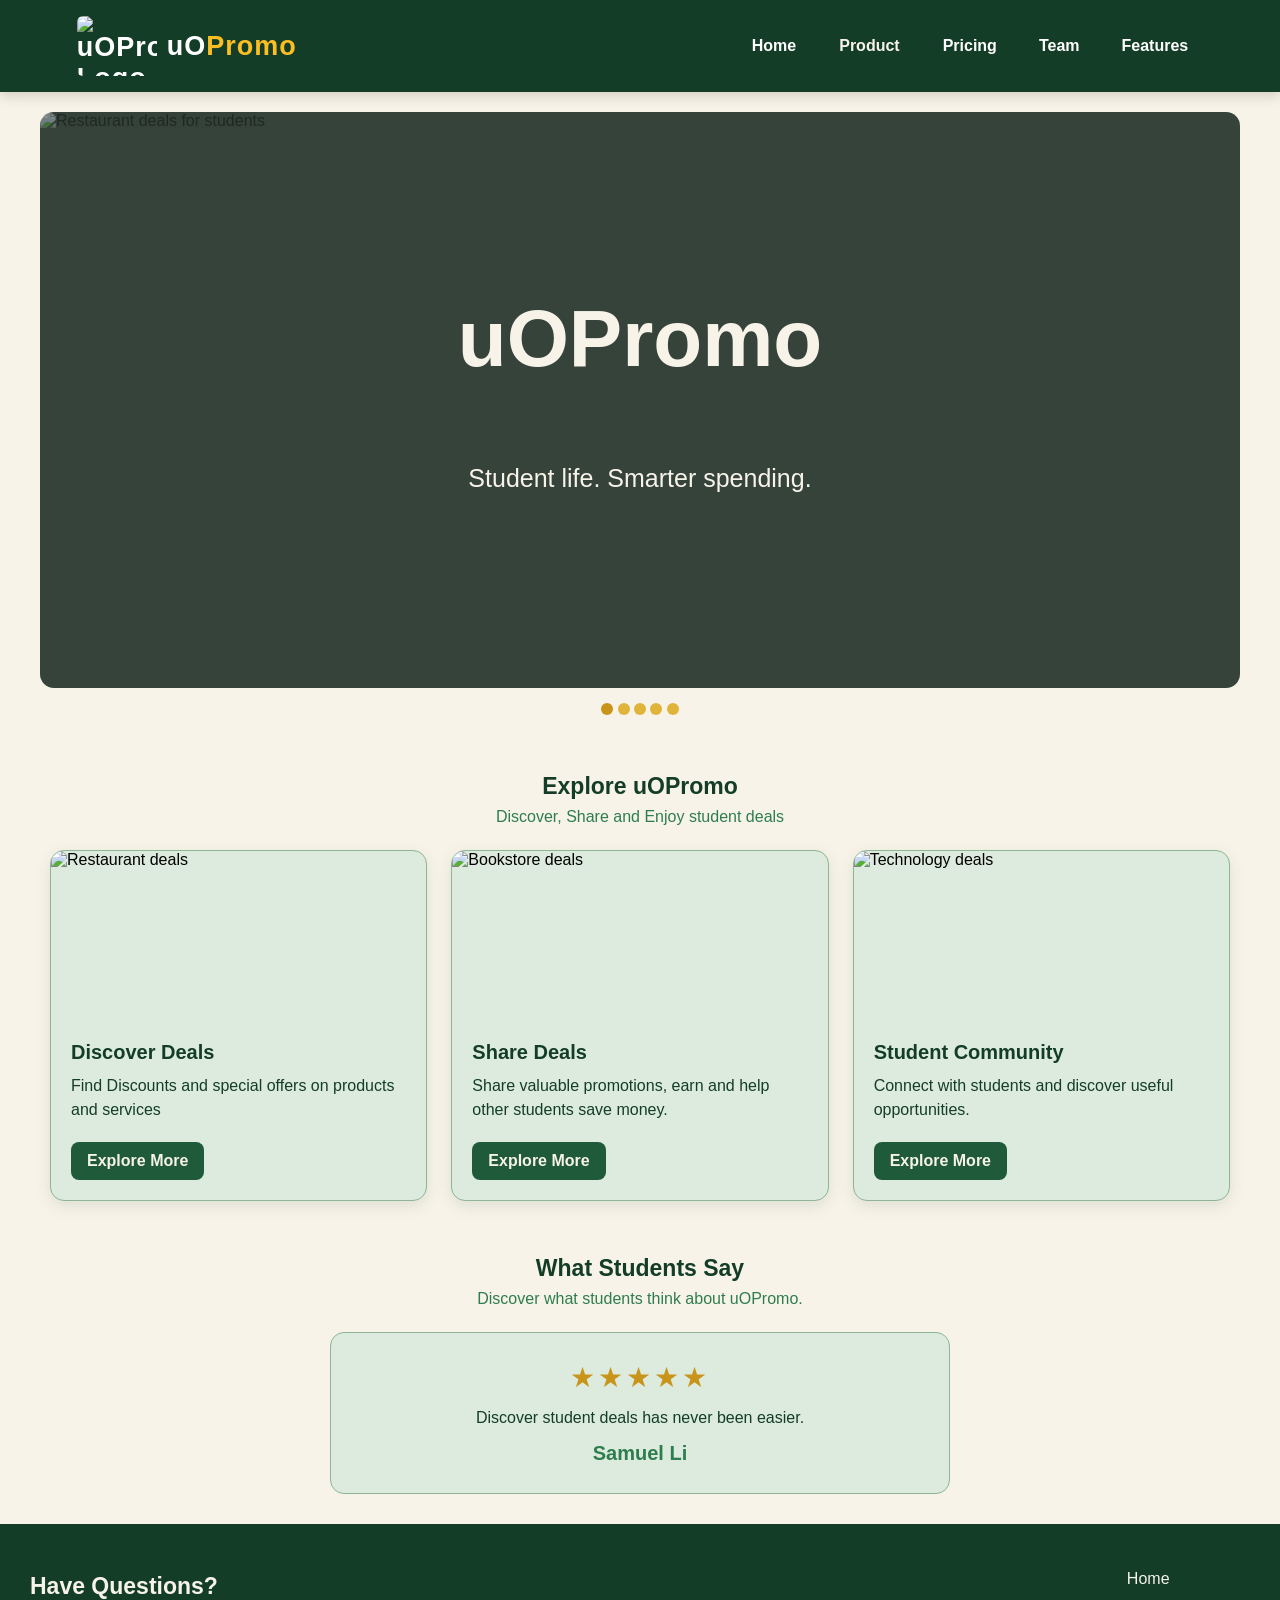
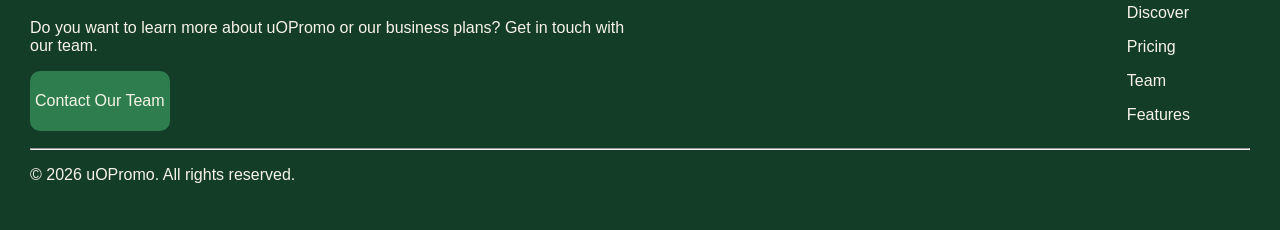
==== main/index.html @ 15e3c672 "Fix merged homepage and navigation paths" ====
<!DOCTYPE html>
<html lang="en">
<head>
  <meta charset="UTF-8">
  <meta name="viewport" content="width=device-width, initial-scale=1.0">
  <meta name="description" content="">
  <title>Home | uOPromo</title>
  <link rel="icon" type="image/png" href="assets/Icons/coin_icon.png">
  <link rel="stylesheet" href="style.css">
</head>
<body>
    <header>
      <a class="brand" href="index.html" aria-label="uOPromo home">
      <img src="assets/Logo/uopromo_logo_coin_hero.png" alt="uOPromo Logo" class="brand-logo">
      <span>uO<span class="brand-accent">Promo</span></span>
      </a>
      <nav aria-label="Main navigation bar">
        <a href="index.html">Home</a>
        <div class="dropdown">
          <a class="drop-button">Product
            <i class="btn"></i>
          </a>
          <div class="dropdown-content">
            <a href="share.html">Share</a>
            <a href="discover.html">Discover</a>
          </div>
        </div>
        <a href="pricing.html">Pricing</a>
        <a href="team.html">Team</a>
        <a href="features.html">Features</a>
        
      </nav>
    </header>

<main>
<!-- Carousel-slides -->
<div class="content-wrapper">
  <div class="slide-container">

  <div class="slide fade">
    <img src="assets/Images/restaurant.jpg" alt="Restaurant deals for students" style="width:100%; opacity: 40%;">
    <!-- Text on carousel -->
    <div class="hero-content">
      <h1 style="font-size: 80px;">uOPromo</h1>
      <p style="font-size: 25px;">Student life. Smarter spending.</p>
    </div>
  </div>
  <div class="slide fade">
    <img src="assets/Images/clothes.jpg" alt="Clothing deals for students" style="width:100%; opacity: 40%;">
    <!-- Text on carousel -->
    <div class="hero-content">
      <h1 style="font-size: 80px;">uOPromo</h1>
      <p style="font-size: 25px;">Student life. Smarter spending.</p>
    </div>
  </div>
  <div class="slide fade">
    <img src="assets/Images/bookstore.jpg" alt="Books deals for students" style="width:100%; opacity: 40%;">
    <!-- Text on carousel -->
    <div class="hero-content">
      <h1 style="font-size: 80px;">uOPromo</h1>
      <p style="font-size: 25px;">Student life. Smarter spending.</p>
    </div>
  </div>
  <div class="slide fade">
    <img src="assets/Images/tech.jpg" alt="Technology deals for students" style="width: 100%; opacity: 40%;">
    <!-- Text on carousel -->
    <div class="hero-content">
      <h1 style="font-size: 80px;">uOPromo</h1>
      <p style="font-size: 25px;">Student life. Smarter spending.</p>
    </div>
  </div>
  <div class="slide fade">
    <img src="assets/Images/images.jpg" alt="Student offers" style="width:100%; opacity: 40%;">
    <!-- Text on carousel -->
    <div class="hero-content">
      <h1 style="font-size: 80px;">uOPromo</h1>
      <p style="font-size: 25px;">Student life. Smarter spending.</p>
    </div>
  </div>
</div>
</div>

<!-- Dots under carousel -->
<div style="text-align:center">
  <span class="dot" onclick="currentSlide(1)"></span>
  <span class="dot" onclick="currentSlide(2)"></span>
  <span class="dot" onclick="currentSlide(3)"></span>
  <span class="dot" onclick="currentSlide(4)"></span>
  <span class="dot" onclick="currentSlide(5)"></span>
</div>

      <!-- Card-service & button -->
<section class="services" id="features">

        <div class="section-heading">
          <h2>Explore uOPromo</h2>
          <p>Discover, Share and Enjoy student deals</p>
        </div>

        <div class="service-container">

          <!-- Card 1  -->
        <article class="service-card">
          <img src="assets/Images/restaurant.jpg" alt="Restaurant deals">

          <div class="card-content">
            <h3> Discover Deals</h3>
            <p>Find Discounts and special offers on products and services</p>
            <a href="discover.html" class="explore-btn">Explore More</a>
          </div>
        </article>

          <!-- Card 2 -->
          <article class="service-card">
          <img src="assets/Images/bookstore.jpg" alt="Bookstore deals">

          <div class="card-content">
            <h3> Share Deals</h3>
            <p>Share valuable promotions, earn and help other students save money.</p>
            <a href="share.html" class="explore-btn">Explore More</a>
          </div>
        </article>

          <!-- Card 3 -->
          <article class="service-card">
          <img src="assets/Images/tech.jpg" alt="Technology deals">

          <div class="card-content">
            <h3> Student Community</h3>
            <p>Connect with students and discover useful opportunities.</p>
            <a href="features.html" class="explore-btn">Explore More</a>
          </div>
        </article>     
</section>

      <!-- Reviews -->
<section class="reviews" id="reviews">

  <div class="section-heading">
    <h2>What Students Say</h2>
    <p>Discover what students think about uOPromo.</p>
  </div>

  <div class="review-card-container">
    <article class="review-card" aria-live="polite">
      <div class="stars" id="review-stars">★★★★★</div>
      <p id="review-text"> Discover student deals has never been easier.</p>
      <h3 id="review-author">Samuel Li</h3>
    </article>
  </div>
</section>

</main>
<!-- Footer -->
<footer>
  <section class="footer-section" aria-label="footer">
    <section class="pricing-note">
      <h2>Have Questions?</h2>
      <p>Do you want to learn more about uOPromo or our business plans? Get in touch with our team. </p>
      <a href="team.html" class="footer-btn"><p>Contact Our Team</p></a>
    </section>
    <section class="nav-footer" aria-label="Footer navigation links">
      <p><a href="index.html">Home</a></p>
      <p><a href="discover.html">Discover</a></p>
      <p><a href="pricing.html">Pricing</a></p>
      <p><a href="team.html">Team</a></p>
      <p><a href="features.html">Features</a> </p>
    </section>
  </section>
  <hr>
  <p style="color: #F7F3E8;">&copy; 2026 uOPromo. All rights reserved.</p>
</footer>

<script src="script.js"></script>
</body>
</html>
---- main/style.css ----
/* All pages */
html{
  background-color: #F7F3E8;  
}
body,
button,
input,
select,
textarea{
  font-family: Arial, Helvetica, sans-serif;
  margin: 0;
}
*{
  box-sizing: border-box;
}
main{
  margin-left: 40px;
  margin-right: 40px;
}
h1{
  font-family: Arial, Helvetica, sans-serif;
  font-weight: 700;
  font-size: 45px;
  text-align: center;
  margin-top: 10px;
}
h2{
  font-family: Arial, Helvetica, sans-serif;
  font-weight: 600;
  font-size: 23px;
}
h3{
  font-family: Arial, Helvetica, sans-serif;
  font-weight: 600;
  font-size: 20px;
}
p{
  font-family: Arial, Helvetica, sans-serif;
  font-weight: 500;
  font-size: 16px;
}
a{
  text-decoration: none;
  font-family: Arial, Helvetica, sans-serif;
  font-weight: 500;
  font-size: 16px;
  color: #F7F3E8;
}

/* Footer */
footer{
  background-color: #143D27;
  align-items: center;
  margin-top: 30px;
  padding: 30px;
  position: relative;
  left: 0;
  right: 0;
}
.footer-section{
  display: grid;
  grid-template-columns: repeat(2, 1fr);
}
.pricing-note{
  justify-content: center;
  align-items: center;
  align-self: left;
  color: #F7F3E8;
}
.nav-footer{
  justify-self: end;
  margin-right: 60px;
  color: #F7F3E8;
}
.footer-btn{
  display: inline-block;
  text-decoration: none;
  color: #F7F3E8;
  background-color: #2E7D4F;
  border-radius: 10px;
  padding: 5px;
}
.footer-btn:hover{
  border: 1.5px solid #C8941A;
  transition-duration: 0.4s;
  transform: translateY(-5px);
}

/* Homepage */
header{
  display:flex;
  justify-content:space-between;
  align-items:center;
  padding:16px 6%;
  background-color:#143D27;
  box-shadow: 0 4px 12px rgba(0,0,0,0.15);
  position:relative;
  z-index: 100;
}

.brand{
  display:flex;
  align-items: center;
  gap: 10px;
  text-decoration: none;
  font-size: 27px;
  font-weight: 800;
  letter-spacing: 1px;
  color: #ffffff;
}

.brand-logo{
  width: 80px;
  height: 60px;
  object-fit: contain;
  transition: transform 0.3s ease;
  border-radius: 6px;
}

.brand:hover .brand-logo{
  transform: rotate(-10deg) scale(1.1);
}

.brand-accent{
  color:#fbbf24;
}

header nav{
  display: flex;
  align-items: center;
  gap: 12px;
}

header nav a{
  color:#ffffff;
  text-decoration: none;
  text-align: center;
  font-size:16px;
  font-weight: 600;
  padding: 10px 15px;
  border-radius: 6px;
  transition: background-color 0.3s ease, color 0.3s ease;
}

header nav a:hover{
  background-color: #C8941A;
}
/* Dropdown */
.dropdown{
  float: left;
  position: relative;
}
/* Dropdown button */
.dropdown .drop-button{
  font-size: 16px;
  text-decoration: none;
  font-family: Arial, Helvetica, sans-serif;
  font-weight: 600;
  font-size: 16px;
  color: #F7F3E8;
  border: none;
  outline: none;
  padding: 14px 16px;
}
.dropdown:hover .drop-button{
  background-color: #C8941A;
}
.dropdown-content{
  display: none;
  position: absolute;
  background-color: #143D27;
  min-width: 160px;
  box-shadow: 0px 8px 16px 0px rgba(0,0,0,0.2);
  z-index: 1;
  margin-top: 12px;
}
.dropdown-content a{
  float: none;
  color: #ffffff;
  padding: 12px 16px;
  text-decoration: none;
  display: block;
  text-align: left;
}
.dropdown-content a:hover{
  background-color: #C8941A;
}
.dropdown:hover .dropdown-content{
  display: block;
}

/* Carousel */
.content-wrapper {
  position: relative;
  z-index: 1;
  overflow: hidden;
  border-radius: 14px;
  border-color: #E0B43A;
  background-color: #35433B;
  margin-top: 20px;
  height: clamp(300px, 45vw, 700px);
}
.slide-container{
  width: 100%;
  height: 100%;
  object-fit: cover;
  position: relative;
}
.hero-content{
  position: absolute;
  display: flex;
  flex-direction: column;
  justify-content: center;
  align-items: center;
  top: 50%;
  left: 50%;
  color: #F7F3E8;
  text-align: center;
  transform: translate(-50%, -50%);
}

/* Hiding the next and previous slides */
.slide{
  display: none;
  height: 100%;
}
/* Dots */
.dot{
  cursor: pointer;
  height: 12px;
  width: 12px;
  background-color: #E0B43A;
  border-radius: 50%;
  display: inline-block;
  transition: background-color 0.6s ease;
  margin-top: 15px;
}
.active, .dot:hover{
  background-color: #C8941A;
}
.services,
.reviews{
  max-width: 1180px;
  margin: 54px auto 0;
}

.section-heading{
  margin-bottom: 24px;
  text-align: center;
}

.section-heading h2{
  margin: 0 0 8px;
  color: #143D27;
}

.section-heading p{
  margin: 0;
  color: #2E7D4F;
}

.service-container{
  display: grid;
  grid-template-columns: repeat(3, minmax(0, 1fr));
  gap: 24px;
}

.service-card{
  display: flex;
  flex-direction: column;
  overflow: hidden;
  border: 1px solid #8DB596;
  border-radius: 14px;
  background-color: #DCEBDD;
  box-shadow: 0 5px 16px rgba(20, 61, 39, 0.1);
  transition: transform 0.25s ease, box-shadow 0.25s ease;
}

.service-card:hover{
  transform: translateY(-5px);
  box-shadow: 0 10px 24px rgba(20, 61, 39, 0.18);
}

.service-card > img{
  width: 100%;
  height: 170px;
  object-fit: cover;
}

.card-content{
  display: flex;
  flex: 1;
  flex-direction: column;
  align-items: flex-start;
  padding: 20px;
}

.card-content h3{
  margin: 0 0 10px;
  color: #143D27;
}

.card-content p{
  margin: 0 0 20px;
  color: #143D27;
  line-height: 1.5;
}

.explore-btn{
  margin-top: auto;
  padding: 10px 16px;
  border-radius: 8px;
  background-color: #1F5B3A;
  color: #F7F3E8;
  font-weight: 700;
  transition: background-color 0.25s ease, transform 0.25s ease;
}

.explore-btn:hover{
  background-color: #143D27;
  transform: translateY(-2px);
}

.review-card-container{
  display: flex;
  justify-content: center;
}

.review-card{
  width: min(100%, 620px);
  padding: 28px;
  border: 1px solid #8DB596;
  border-radius: 14px;
  background-color: #DCEBDD;
  text-align: center;
}

.stars{
  margin-bottom: 12px;
  color: #C8941A;
  font-size: 28px;
  letter-spacing: 3px;
}

.review-card p{
  margin: 0 0 12px;
  color: #143D27;
  line-height: 1.5;
}

.review-card h3{
  margin: 0;
  color: #2E7D4F;
}

@media (max-width:600px) {
  header{
    flex-direction: column;
    gap: 15px;
    padding: 16px 4%;
}

  .brand{
    font-size: 16px;
  }

  .header nav{
    justify-content: center;
    flex-wrap: wrap;
    gap: 5px;
  }

  header nav a{
    font-size: 14px;
    padding: 8px 10px;
  }

  .hero{
    min-height: 360px;
  }

  .carousel-control{
    width: 38px;
    height: 38px;
    font-size: 22px;
  }

  .carousel-control.prev{
    left: 12px;
  }

  .carousel-control.next{
    right: 12px;
  }

  main{
    margin-left: 20px;
    margin-right: 20px;
  }

  .service-container{
    grid-template-columns: 1fr;
  }

  .review-card{
    padding: 22px 14px;
  }
/* Fading */
.fade {
  animation-name: fade;
  animation-duration: 2.5s;
}
@keyframes fade {
  from {opacity: .4}
  to {opacity: 1}
}
  
/* Pricing Page */
.pricing-hero{
  justify-content: center;
  text-align: center;
}
.price{
  font-size: 28px;
  font-weight: 700;
  font-family: Arial, Helvetica, sans-serif;
  color: #C8941A;
}
/* Student pricing box */
.student-pricing{
  display: flex;
  justify-content: center;
  align-items: center;
  text-align: center;
}
.student-plan{
  background-color: #DCEBDD;
  border: 1px solid #8DB596;
  color: black;
  border-radius: 10px;
  padding: 15px;
  margin: 10px;
  text-align: center;
  transition: transform 0.25s ease, box-shadow 0.25s ease;
}
.student-plan:hover{
  transform: translateY(-5px);
  box-shadow: 0 10px 24px rgba(20, 61, 39, 0.18);
}
.plan-icon{
  font-size: 30px;
}
li{
  text-align: left;
}
.pricing-btn{
  display: inline-block;
  text-decoration: none;
  color: #F7F3E8;
  background-color: #143D27;
  border-radius: 10px;
  padding: 5px;
}
.pricing-btn:hover{
  border: 1.5px solid #C8941A;
  transition-duration: 0.4s;
  transform: translateY(-5px);
}

/* Business pricing */
.business-pricing{
  justify-content: center;
  align-items: center;
}
.pricing-heading{
  justify-content: center;
  align-items: center;
  text-align: center;
}

/* Business pricing grid layout */
.pricing-grid{
  display: grid;
  grid-template-columns: repeat(3, 1fr);
  gap: 35px;
  color: black;
}
/* Pricing cards */
.pricing-card{
  background-color: #DCEBDD;
  border: 1px solid #8DB596;
  padding: 20px;
  text-align: center;
  border-radius: 10px;
  transition: transform 0.25s ease, box-shadow 0.25s ease;
}
.pricing-card:hover{
  transform: translateY(-5px);
  box-shadow: 0 10px 24px rgba(20, 61, 39, 0.18);
}

/* Product Page */

/* Meet the Team */
.team-hero{
  max-width: 760px;
  margin: 56px auto 42px;
  text-align: center;
}

.team-label{
  margin-bottom: 12px;
  color: #C8941A;
  font-size: 13px;
  font-weight: 700;
  letter-spacing: 2px;
}

.team-hero h1{
  margin: 0 0 18px;
  color: #143D27;
}

.team-hero h1 span{
  color: #143D27;
}

.team-hero p:not(.team-label){
  margin: 10px auto;
  max-width: 680px;
  color: #143D27;
  line-height: 1.7;
}

.team-section{
  max-width: 1180px;
  margin: 0 auto;
}

.team-heading{
  margin-bottom: 26px;
  text-align: center;
}

.team-heading h2{
  margin-bottom: 8px;
  color: #143D27;
}

.team-heading p{
  margin-top: 0;
  color: #143D27;
}

.team-grid{
  display: grid;
  grid-template-columns: repeat(3, minmax(0, 1fr));
  gap: 24px;
}

.team-card{
  display: flex;
  flex-direction: column;
  align-items: center;
  padding: 24px;
  background-color: #DCEBDD;
  border: 1px solid #8DB596;
  border-radius: 14px;
  box-shadow: 0 5px 16px rgba(20, 61, 39, 0.1);
  text-align: center;
  transition: transform 0.25s ease, box-shadow 0.25s ease;
}

.team-card:hover{
  transform: translateY(-5px);
  box-shadow: 0 10px 24px rgba(20, 61, 39, 0.18);
}

.team-photo{
  width: 160px;
  height: 160px;
  margin-bottom: 18px;
  border-radius: 12px;
}

.team-info{
  display: flex;
  flex: 1;
  flex-direction: column;
  align-items: center;
}

.team-info h3{
  margin: 0 0 8px;
  color: #143D27;
}

.team-role{
  margin: 0 0 12px;
  color: #2E7D4F;
  font-size: 14px;
  font-weight: 700;
}

.team-bio{
  margin: 0 0 18px;
  color: #143D27;
  line-height: 1.6;
}

.team-github,
.team-btn{
  display: inline-block;
  border-radius: 8px;
  background-color: #1F5B3A;
  color: #F7F3E8;
  font-weight: 700;
  text-decoration: none;
  transition: background-color 0.25s ease, transform 0.25s ease;
}

.team-github{
  margin-top: auto;
  padding: 9px 18px;
}

.team-btn{
  padding: 12px 22px;
}

.team-github:hover,
.team-btn:hover{
  background-color: #143D27;
  transform: translateY(-2px);
}

.team-mission{
  max-width: 820px;
  margin: 64px auto 56px;
  padding: 34px 30px;
  border-radius: 14px;
  background-color: #DCEBDD;
  text-align: center;
}

.team-mission h2{
  margin-top: 0;
  color: #143D27;
}

.team-mission p{
  max-width: 680px;
  margin: 0 auto 24px;
  color: #143D27;
  line-height: 1.7;
}

@media (max-width: 850px){
  .team-grid{
    grid-template-columns: repeat(2, minmax(0, 1fr));
  }
}

@media (max-width: 560px){
  .team-hero{
    margin-top: 36px;
  }

  .team-hero h1{
    font-size: 36px;
  }

  .team-grid{
    grid-template-columns: 1fr;
  }

  .team-mission{
    padding: 28px 20px;
  }
}

/* Features Page */
.discover{
  justify-content: left;
  text-align: center;
}
.box1 {
  background-color:#2E7D4F;
  min-height: 40px;
  padding: 10px;
  display: flex;
  align-items: flex-start;
}

.share{
  justify-content: center;
  text-align: center;
}

.box2{
  background-color: #2E7D4F;
  min-height: 40px;
  padding: 10px;
  display: flex;
  align-items: flex-start;
}

.save{
  justify-content: right;
  text-align: center;
}

.box3{
  background-color: #2E7D4F;
  min-height: 40px;
  padding: 10px;
  display: flex;
  align-items: flex-start;
}
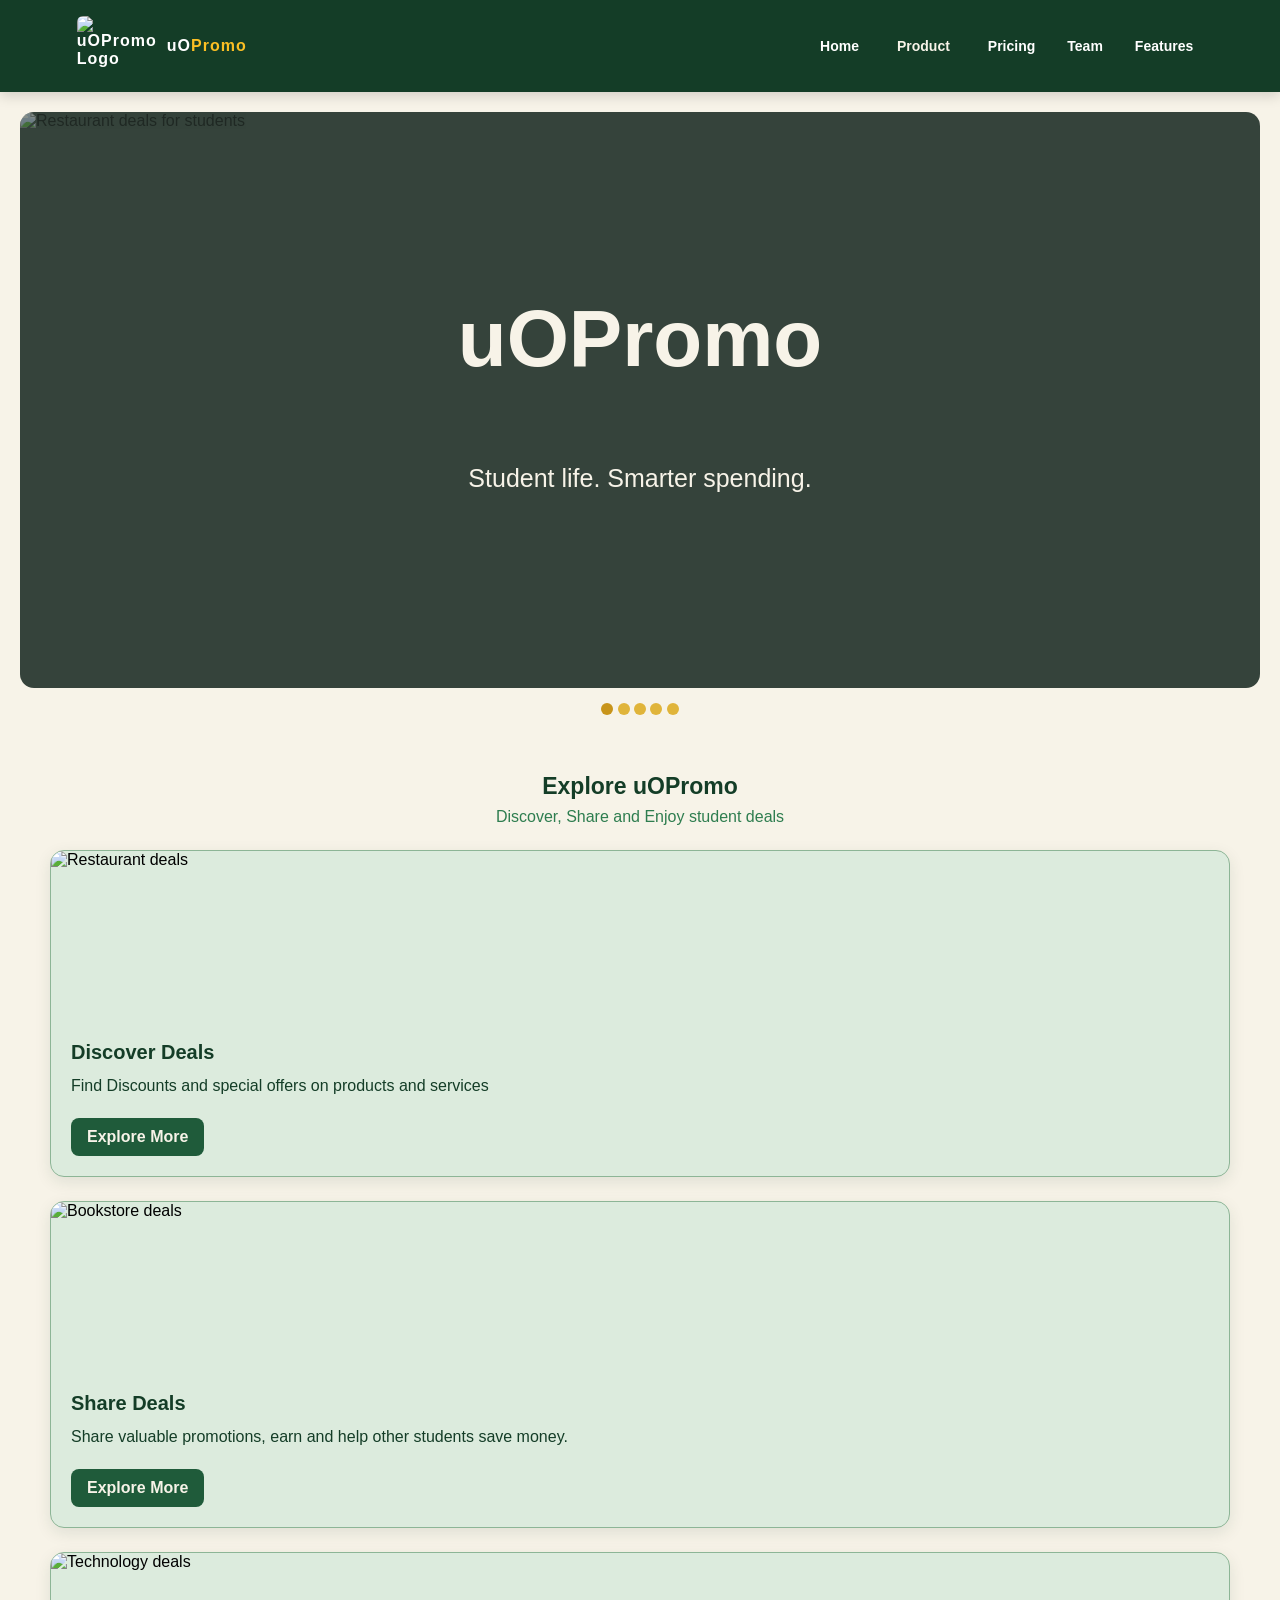
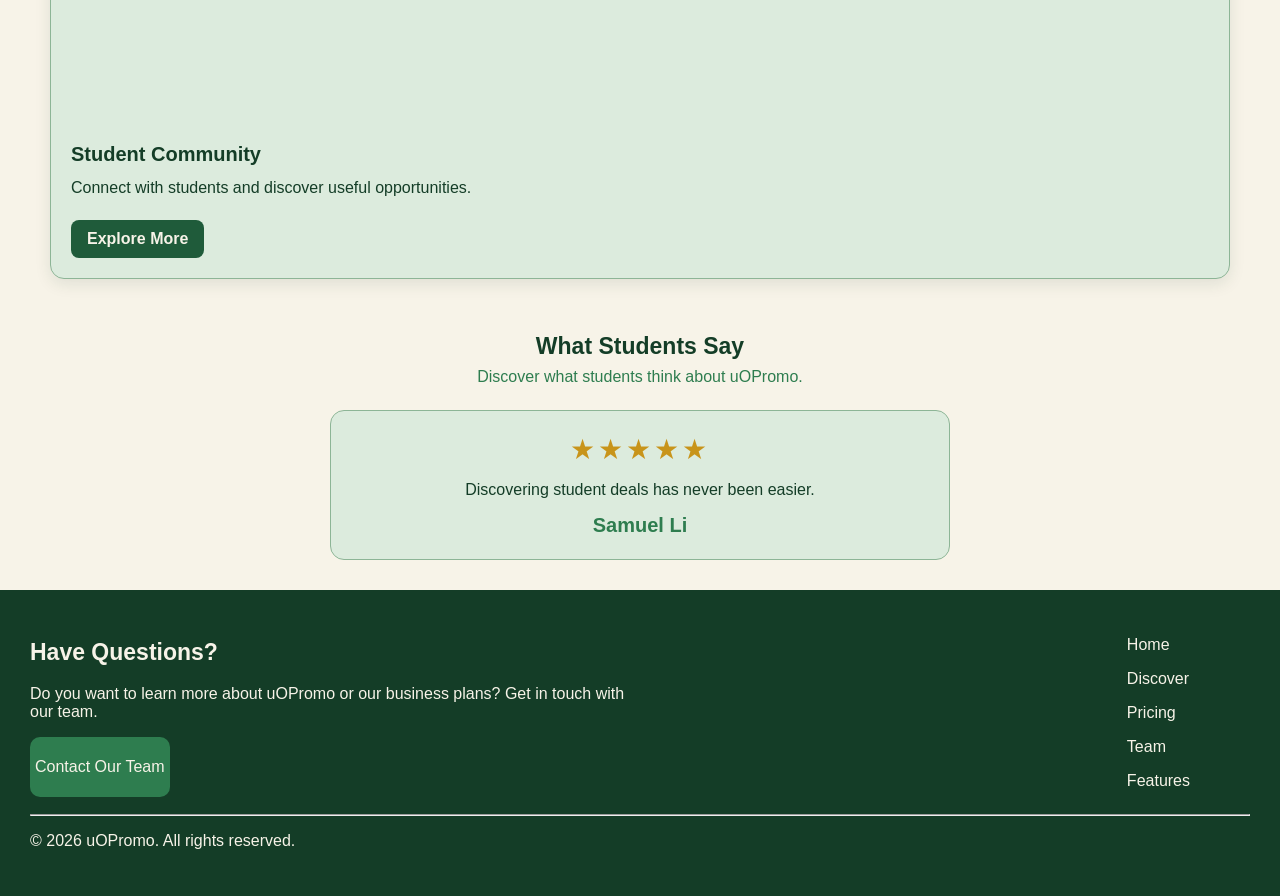
==== commit 0d24a0ed: "Finish share.html" ====
--- a/main/index.html
+++ b/main/index.html
@@ -144,7 +144,7 @@
   <div class="review-card-container">
     <article class="review-card" aria-live="polite">
       <div class="stars" id="review-stars">★★★★★</div>
-      <p id="review-text"> Discover student deals has never been easier.</p>
+      <p id="review-text"> Discovering student deals has never been easier.</p>
       <h3 id="review-author">Samuel Li</h3>
     </article>
   </div>
--- a/main/style.css
+++ b/main/style.css
@@ -152,11 +152,9 @@
 }
 /* Dropdown button */
 .dropdown .drop-button{
-  font-size: 16px;
   text-decoration: none;
   font-family: Arial, Helvetica, sans-serif;
   font-weight: 600;
-  font-size: 16px;
   color: #F7F3E8;
   border: none;
   outline: none;
@@ -358,6 +356,7 @@
     flex-direction: column;
     gap: 15px;
     padding: 16px 4%;
+  }
 }
 
   .brand{
@@ -460,11 +459,13 @@
   background-color: #143D27;
   border-radius: 10px;
   padding: 5px;
+  font-size: 16px;
 }
 .pricing-btn:hover{
   border: 1.5px solid #C8941A;
   transition-duration: 0.4s;
   transform: translateY(-5px);
+  cursor: pointer;
 }
 
 /* Business pricing */
@@ -717,3 +718,26 @@
   display: flex;
   align-items: flex-start;
 }
+
+/* Share */
+input[type="file"]::file-selector-button{
+  display: inline-block;
+  text-decoration: none;
+  color: #F7F3E8;
+  background-color: #143D27;
+  border-radius: 10px;
+  padding: 15px;
+  font-size: 16px;
+}
+input[type="file"]::file-selector-button:hover {
+  border: 1.5px solid #C8941A;
+  transition-duration: 0.4s;
+  transform: translateY(-5px);
+  cursor: pointer;
+}
+.form-text{
+  width: 300px;
+  height: 40px;
+  font-size: 16px;
+  font-family: Arial, Helvetica, sans-serif;
+}
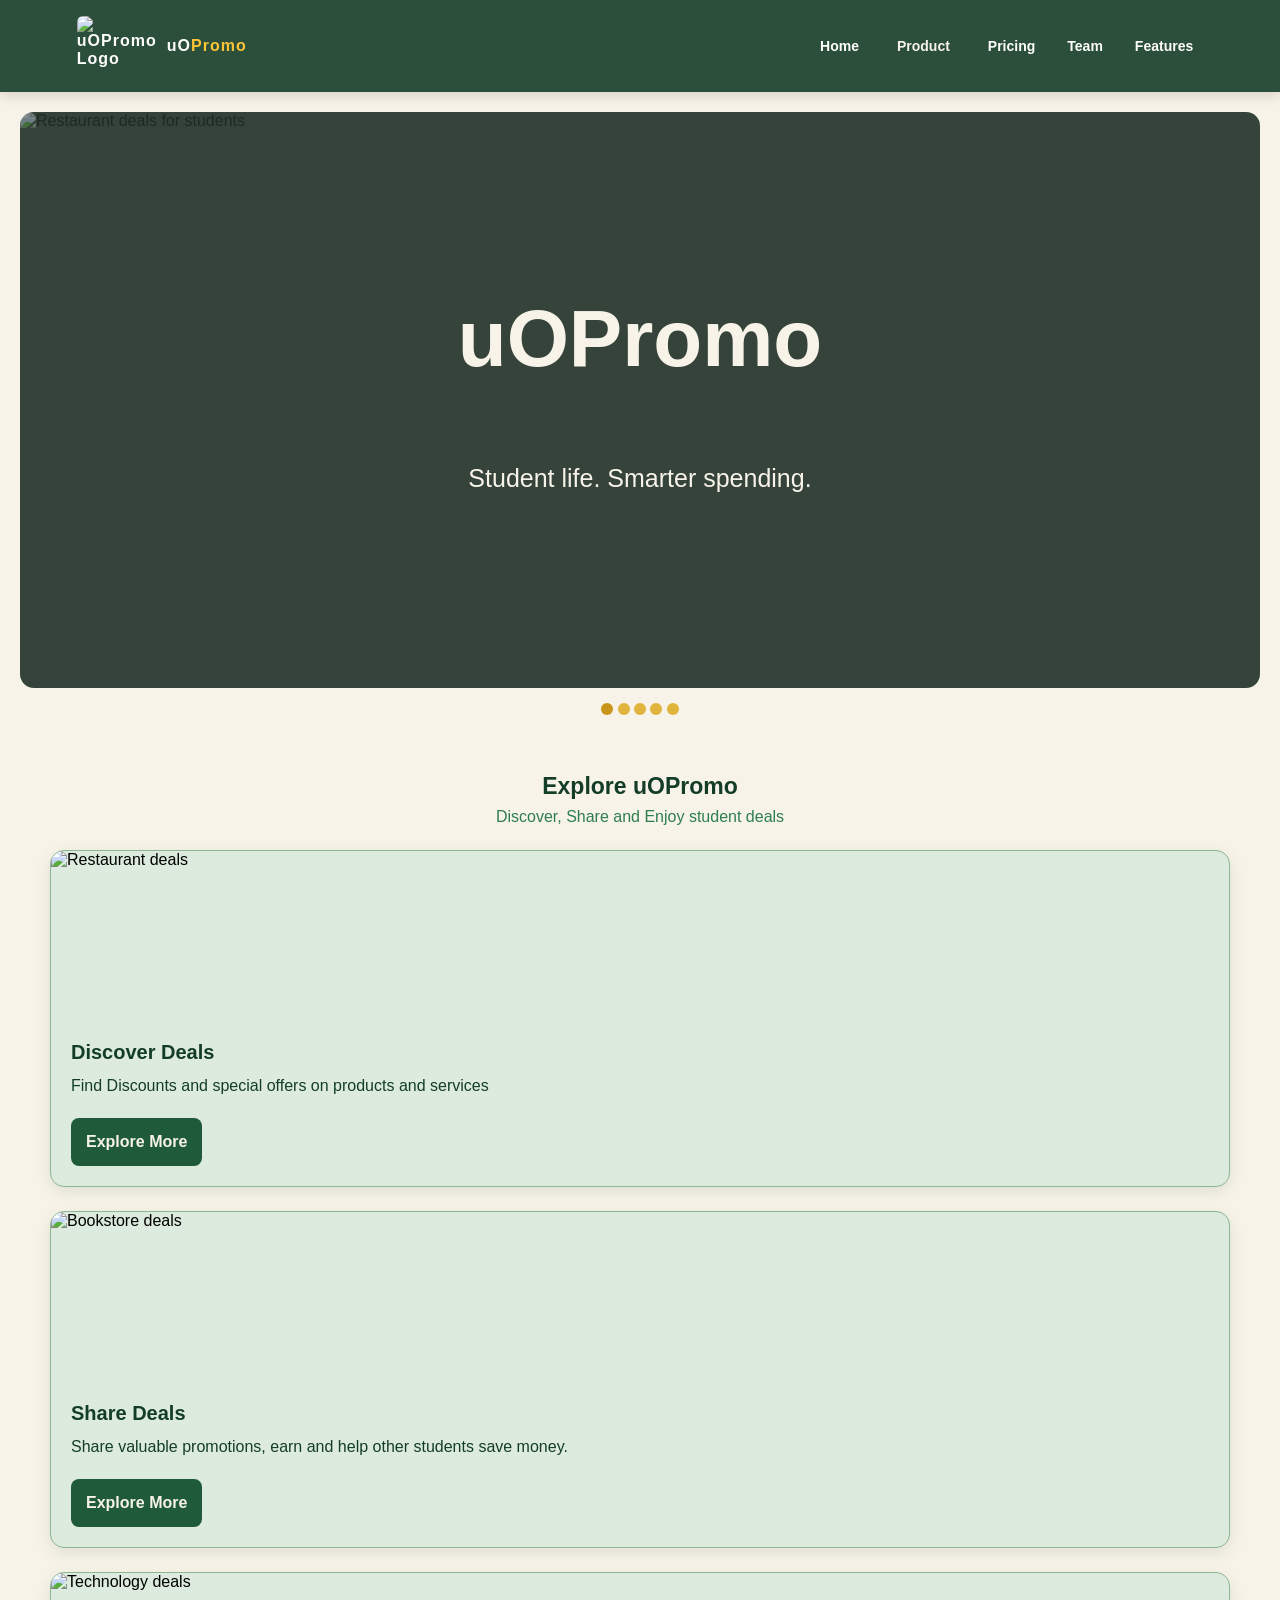
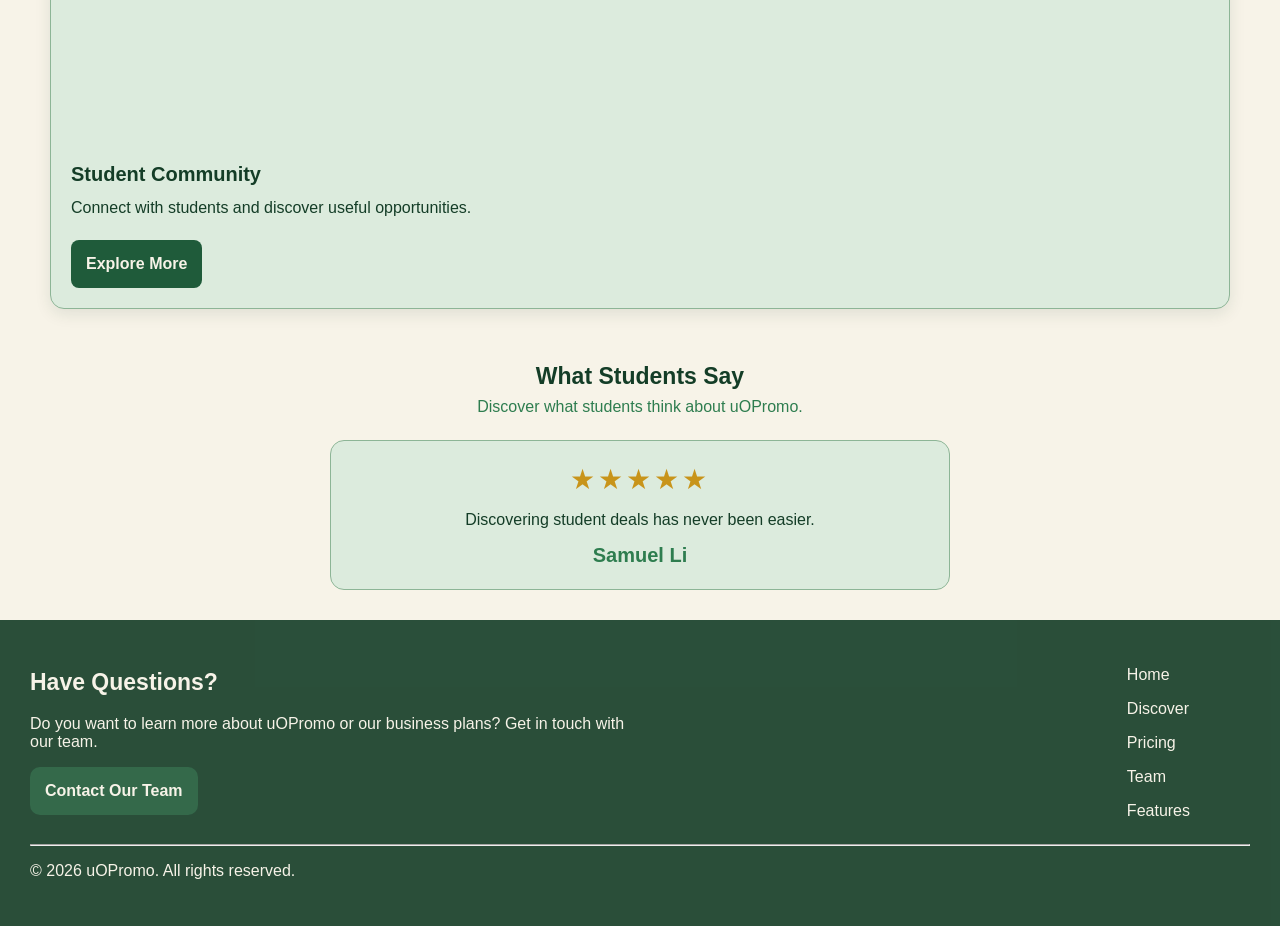
==== commit 2672de9d: "Fix button style consistency" ====
--- a/main/index.html
+++ b/main/index.html
@@ -157,7 +157,7 @@
     <section class="pricing-note">
       <h2>Have Questions?</h2>
       <p>Do you want to learn more about uOPromo or our business plans? Get in touch with our team. </p>
-      <a href="team.html" class="footer-btn"><p>Contact Our Team</p></a>
+      <a href="team.html" class="footer-btn">Contact Our Team</a>
     </section>
     <section class="nav-footer" aria-label="Footer navigation links">
       <p><a href="index.html">Home</a></p>
--- a/main/style.css
+++ b/main/style.css
@@ -50,6 +50,7 @@
 /* Footer */
 footer{
   background-color: #143D27;
+  opacity: 90%;
   align-items: center;
   margin-top: 30px;
   padding: 30px;
@@ -74,16 +75,20 @@
 }
 .footer-btn{
   display: inline-block;
-  text-decoration: none;
-  color: #F7F3E8;
-  background-color: #2E7D4F;
+  color: #F7F3E8;
+  font-weight: 700;
+  text-decoration: none;
+  transition: background-color 0.25s ease, transform 0.25s ease;
+  background-color: #1F5B3A;
   border-radius: 10px;
-  padding: 5px;
+  padding: 15px;
 }
 .footer-btn:hover{
-  border: 1.5px solid #C8941A;
+  background-color: #143D27;
+  transform: translateY(-2px);
+  border: 1.5px solid #E0B43A;
   transition-duration: 0.4s;
-  transform: translateY(-5px);
+  cursor: pointer;
 }
 
 /* Homepage */
@@ -93,8 +98,10 @@
   align-items:center;
   padding:16px 6%;
   background-color:#143D27;
+  opacity: 90%;
   box-shadow: 0 4px 12px rgba(0,0,0,0.15);
-  position:relative;
+  position: sticky;
+  top: 0;
   z-index: 100;
 }
 
@@ -144,6 +151,9 @@
 
 header nav a:hover{
   background-color: #C8941A;
+}
+.header nav.scrolled{
+  opacity: 60%;
 }
 /* Dropdown */
 .dropdown{
@@ -306,7 +316,7 @@
 
 .explore-btn{
   margin-top: auto;
-  padding: 10px 16px;
+  padding: 15px;
   border-radius: 8px;
   background-color: #1F5B3A;
   color: #F7F3E8;
@@ -315,8 +325,10 @@
 }
 
 .explore-btn:hover{
+  border: 1.5px solid #E0B43A;
   background-color: #143D27;
   transform: translateY(-2px);
+  cursor: pointer;
 }
 
 .review-card-container{
@@ -454,17 +466,20 @@
 }
 .pricing-btn{
   display: inline-block;
-  text-decoration: none;
-  color: #F7F3E8;
+  color: #F7F3E8;
+  font-weight: 700;
+  text-decoration: none;
+  transition: background-color 0.25s ease, transform 0.25s ease;
+  background-color: #1F5B3A;
+  border-radius: 10px;
+  padding: 15px;
+  font-size: 16px;
+}
+.pricing-btn:hover{
   background-color: #143D27;
-  border-radius: 10px;
-  padding: 5px;
-  font-size: 16px;
-}
-.pricing-btn:hover{
-  border: 1.5px solid #C8941A;
+  transform: translateY(-2px);
+  border: 1.5px solid #E0B43A;
   transition-duration: 0.4s;
-  transform: translateY(-5px);
   cursor: pointer;
 }
 
@@ -622,17 +637,19 @@
 
 .team-github{
   margin-top: auto;
-  padding: 9px 18px;
+  padding: 15px;
 }
 
 .team-btn{
-  padding: 12px 22px;
+  padding: 15px;
 }
 
 .team-github:hover,
 .team-btn:hover{
   background-color: #143D27;
   transform: translateY(-2px);
+  border: 1.5px solid #E0B43A;
+  cursor: pointer;
 }
 
 .team-mission{
@@ -722,17 +739,19 @@
 /* Share */
 input[type="file"]::file-selector-button{
   display: inline-block;
-  text-decoration: none;
-  color: #F7F3E8;
-  background-color: #143D27;
-  border-radius: 10px;
+  border-radius: 8px;
+  background-color: #1F5B3A;
+  color: #F7F3E8;
+  font-weight: 700;
+  text-decoration: none;
+  transition: background-color 0.25s ease, transform 0.25s ease;
   padding: 15px;
   font-size: 16px;
 }
 input[type="file"]::file-selector-button:hover {
-  border: 1.5px solid #C8941A;
-  transition-duration: 0.4s;
-  transform: translateY(-5px);
+  background-color: #143D27;
+  transform: translateY(-2px);
+  border: 1.5px solid #E0B43A;
   cursor: pointer;
 }
 .form-text{
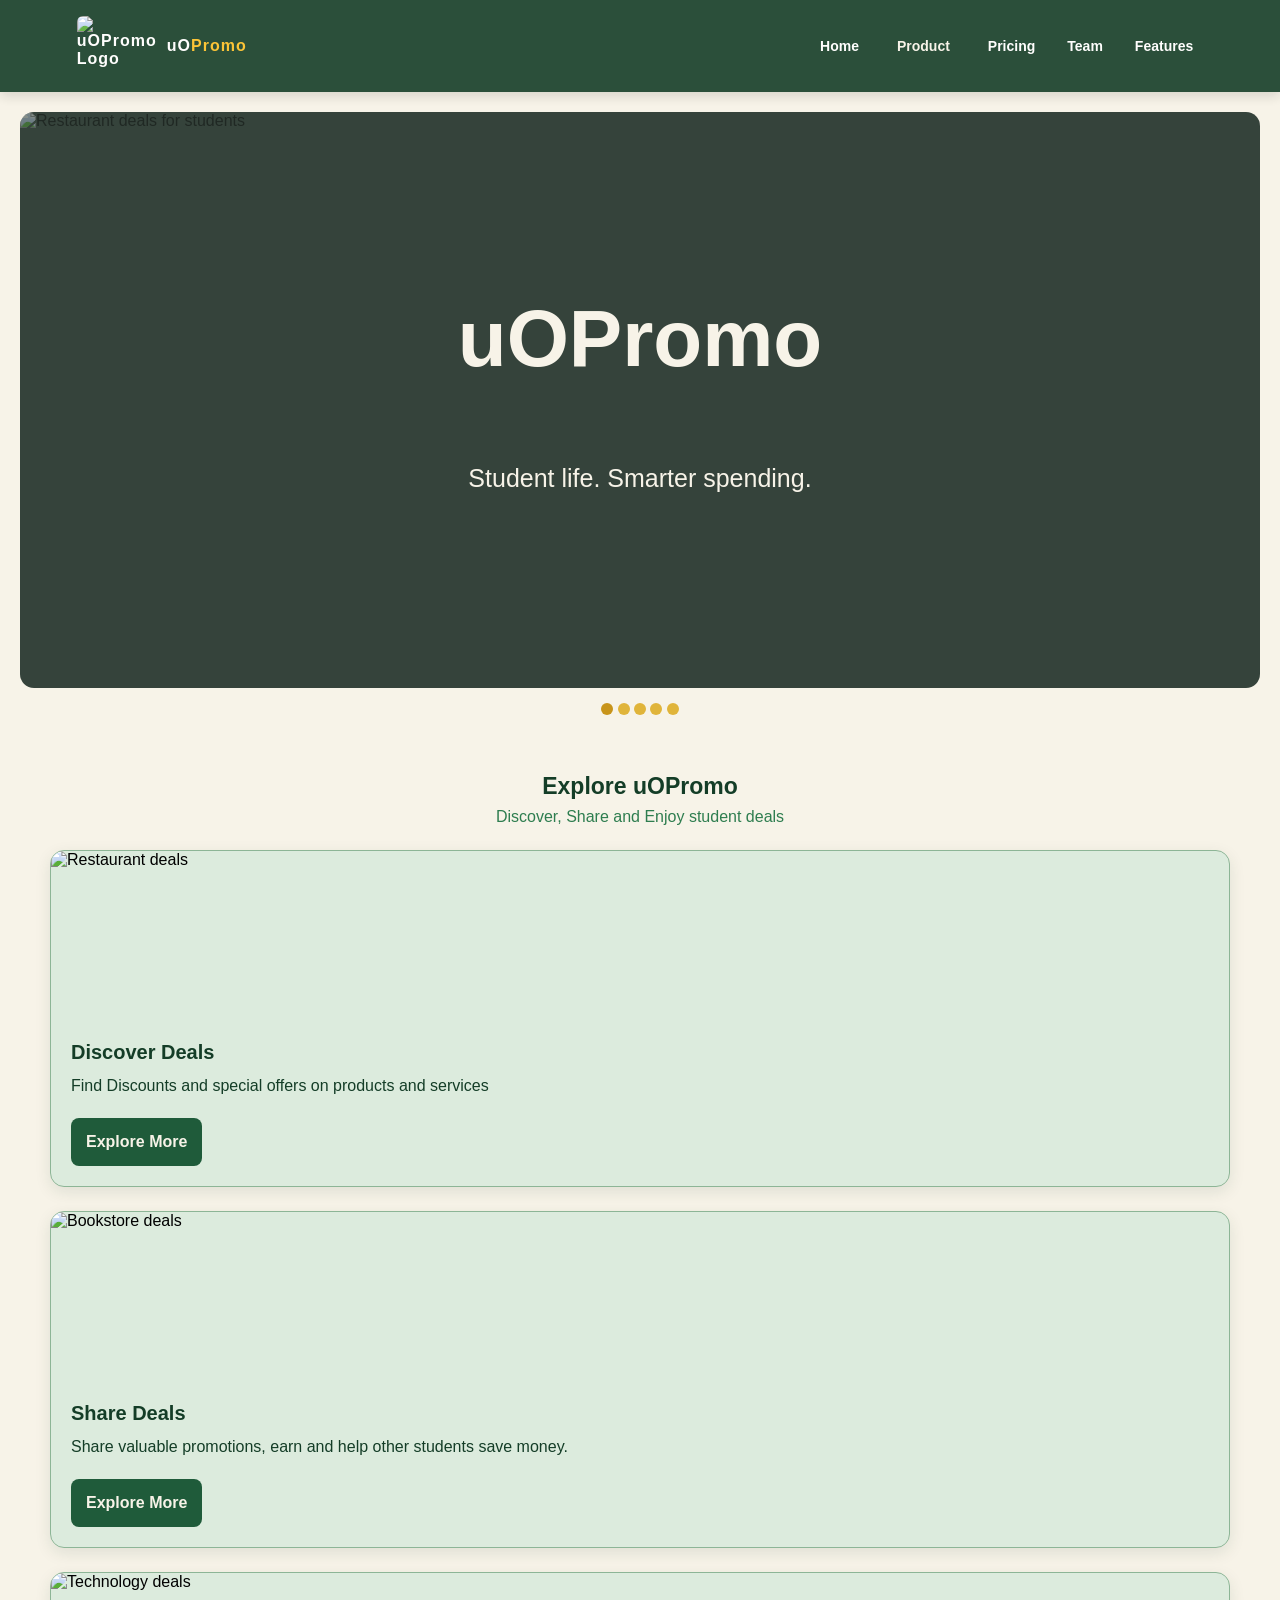
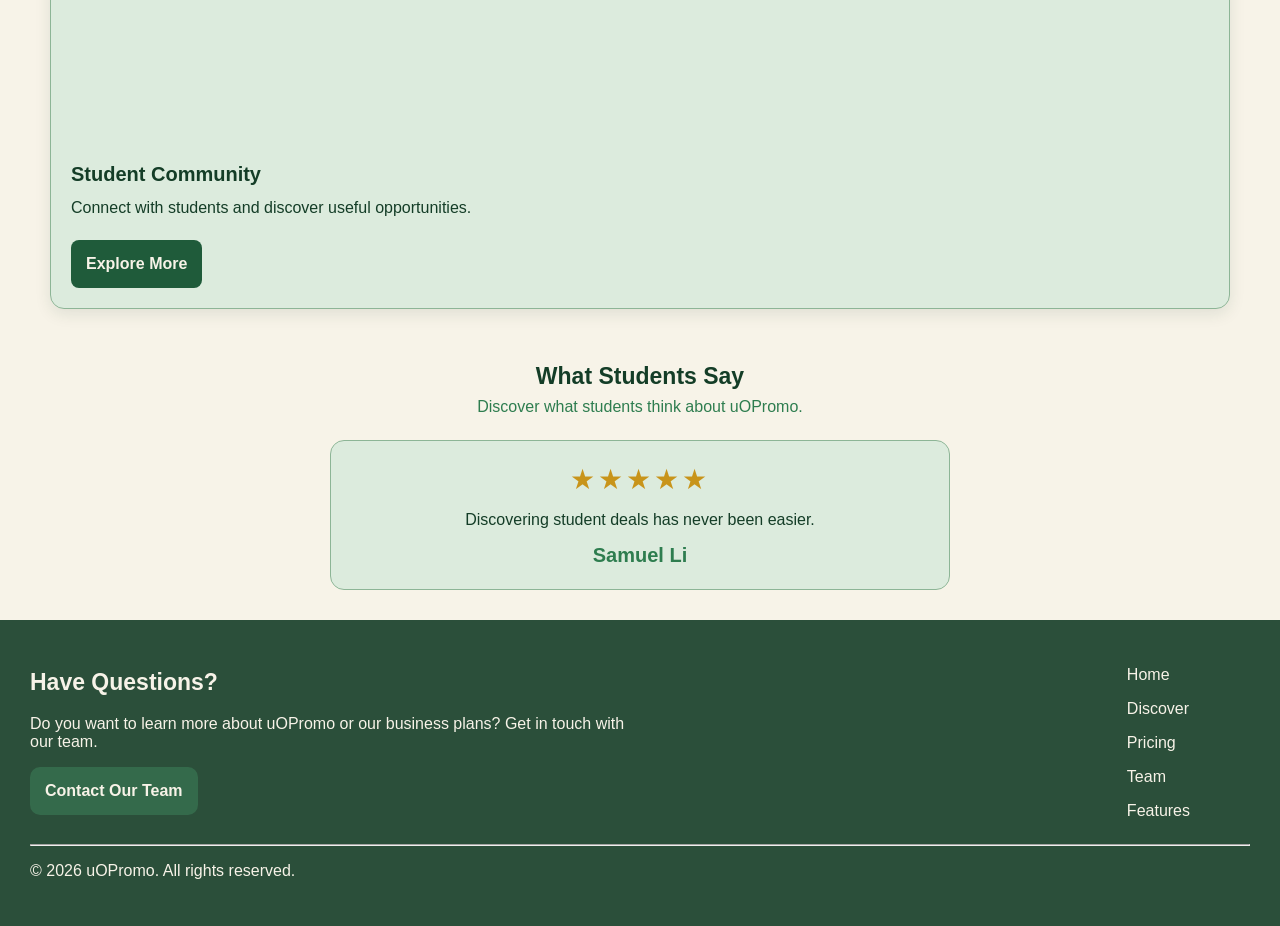
==== commit a3ed085e: "Add CSS effects" ====
--- a/main/index.html
+++ b/main/index.html
@@ -9,7 +9,7 @@
   <link rel="stylesheet" href="style.css">
 </head>
 <body>
-    <header>
+    <header class="fade-in">
       <a class="brand" href="index.html" aria-label="uOPromo home">
       <img src="assets/Logo/uopromo_logo_coin_hero.png" alt="uOPromo Logo" class="brand-logo">
       <span>uO<span class="brand-accent">Promo</span></span>
@@ -34,7 +34,7 @@
 
 <main>
 <!-- Carousel-slides -->
-<div class="content-wrapper">
+<div class="content-wrapper fade-in">
   <div class="slide-container">
 
   <div class="slide fade">
@@ -81,7 +81,7 @@
 </div>
 
 <!-- Dots under carousel -->
-<div style="text-align:center">
+<div class="fade-in" style="text-align:center">
   <span class="dot" onclick="currentSlide(1)"></span>
   <span class="dot" onclick="currentSlide(2)"></span>
   <span class="dot" onclick="currentSlide(3)"></span>
@@ -92,7 +92,7 @@
       <!-- Card-service & button -->
 <section class="services" id="features">
 
-        <div class="section-heading">
+        <div class="section-heading fade-in">
           <h2>Explore uOPromo</h2>
           <p>Discover, Share and Enjoy student deals</p>
         </div>
@@ -100,7 +100,7 @@
         <div class="service-container">
 
           <!-- Card 1  -->
-        <article class="service-card">
+        <article class="service-card fade-in">
           <img src="assets/Images/restaurant.jpg" alt="Restaurant deals">
 
           <div class="card-content">
@@ -111,7 +111,7 @@
         </article>
 
           <!-- Card 2 -->
-          <article class="service-card">
+          <article class="service-card fade-in">
           <img src="assets/Images/bookstore.jpg" alt="Bookstore deals">
 
           <div class="card-content">
@@ -122,7 +122,7 @@
         </article>
 
           <!-- Card 3 -->
-          <article class="service-card">
+          <article class="service-card fade-in">
           <img src="assets/Images/tech.jpg" alt="Technology deals">
 
           <div class="card-content">
@@ -136,13 +136,13 @@
       <!-- Reviews -->
 <section class="reviews" id="reviews">
 
-  <div class="section-heading">
+  <div class="section-heading fade-in">
     <h2>What Students Say</h2>
     <p>Discover what students think about uOPromo.</p>
   </div>
 
   <div class="review-card-container">
-    <article class="review-card" aria-live="polite">
+    <article class="review-card fade-in" aria-live="polite">
       <div class="stars" id="review-stars">★★★★★</div>
       <p id="review-text"> Discovering student deals has never been easier.</p>
       <h3 id="review-author">Samuel Li</h3>
@@ -154,12 +154,12 @@
 <!-- Footer -->
 <footer>
   <section class="footer-section" aria-label="footer">
-    <section class="pricing-note">
+    <section class="pricing-note fade-in">
       <h2>Have Questions?</h2>
       <p>Do you want to learn more about uOPromo or our business plans? Get in touch with our team. </p>
       <a href="team.html" class="footer-btn">Contact Our Team</a>
     </section>
-    <section class="nav-footer" aria-label="Footer navigation links">
+    <section class="nav-footer fade-in" aria-label="Footer navigation links">
       <p><a href="index.html">Home</a></p>
       <p><a href="discover.html">Discover</a></p>
       <p><a href="pricing.html">Pricing</a></p>
@@ -167,8 +167,8 @@
       <p><a href="features.html">Features</a> </p>
     </section>
   </section>
-  <hr>
-  <p style="color: #F7F3E8;">&copy; 2026 uOPromo. All rights reserved.</p>
+  <hr class="fade-in">
+  <p class="fade-in" style="color: #F7F3E8;">&copy; 2026 uOPromo. All rights reserved.</p>
 </footer>
 
 <script src="script.js"></script>
--- a/main/style.css
+++ b/main/style.css
@@ -1,6 +1,7 @@
 /* All pages */
 html{
   background-color: #F7F3E8;  
+  scroll-behavior: smooth;
 }
 body,
 button,
@@ -10,6 +11,9 @@
   font-family: Arial, Helvetica, sans-serif;
   margin: 0;
 }
+body{
+  animation: pageLoadFade 0.8s ease-out both;
+}
 *{
   box-sizing: border-box;
 }
@@ -45,6 +49,30 @@
   font-weight: 500;
   font-size: 16px;
   color: #F7F3E8;
+}
+/* Fade in effect as scrolling down */
+.fade-in{
+  animation: fadeIn linear both;
+  animation-timeline: view();
+  animation-range: entry 0% entry 100%;
+}
+@keyframes fadeIn{
+  from{
+    opacity: 0;
+    translate: 0 20px;
+  }
+  to{
+    opacity: 1;
+    translate: 0;
+  }
+}
+@keyframes pageLoadFade{
+  from{
+    opacity: 0;
+  }
+  to{
+    opacity: 1;
+  }
 }
 
 /* Footer */
@@ -212,7 +240,13 @@
   width: 100%;
   height: 100%;
   object-fit: cover;
-  position: relative;
+  position: relative;  
+}
+.slide-container img{
+  transition: transform 0.4s ease;
+}
+.slide-container:hover img{
+  transform: scale(1.08);
 }
 .hero-content{
   position: absolute;
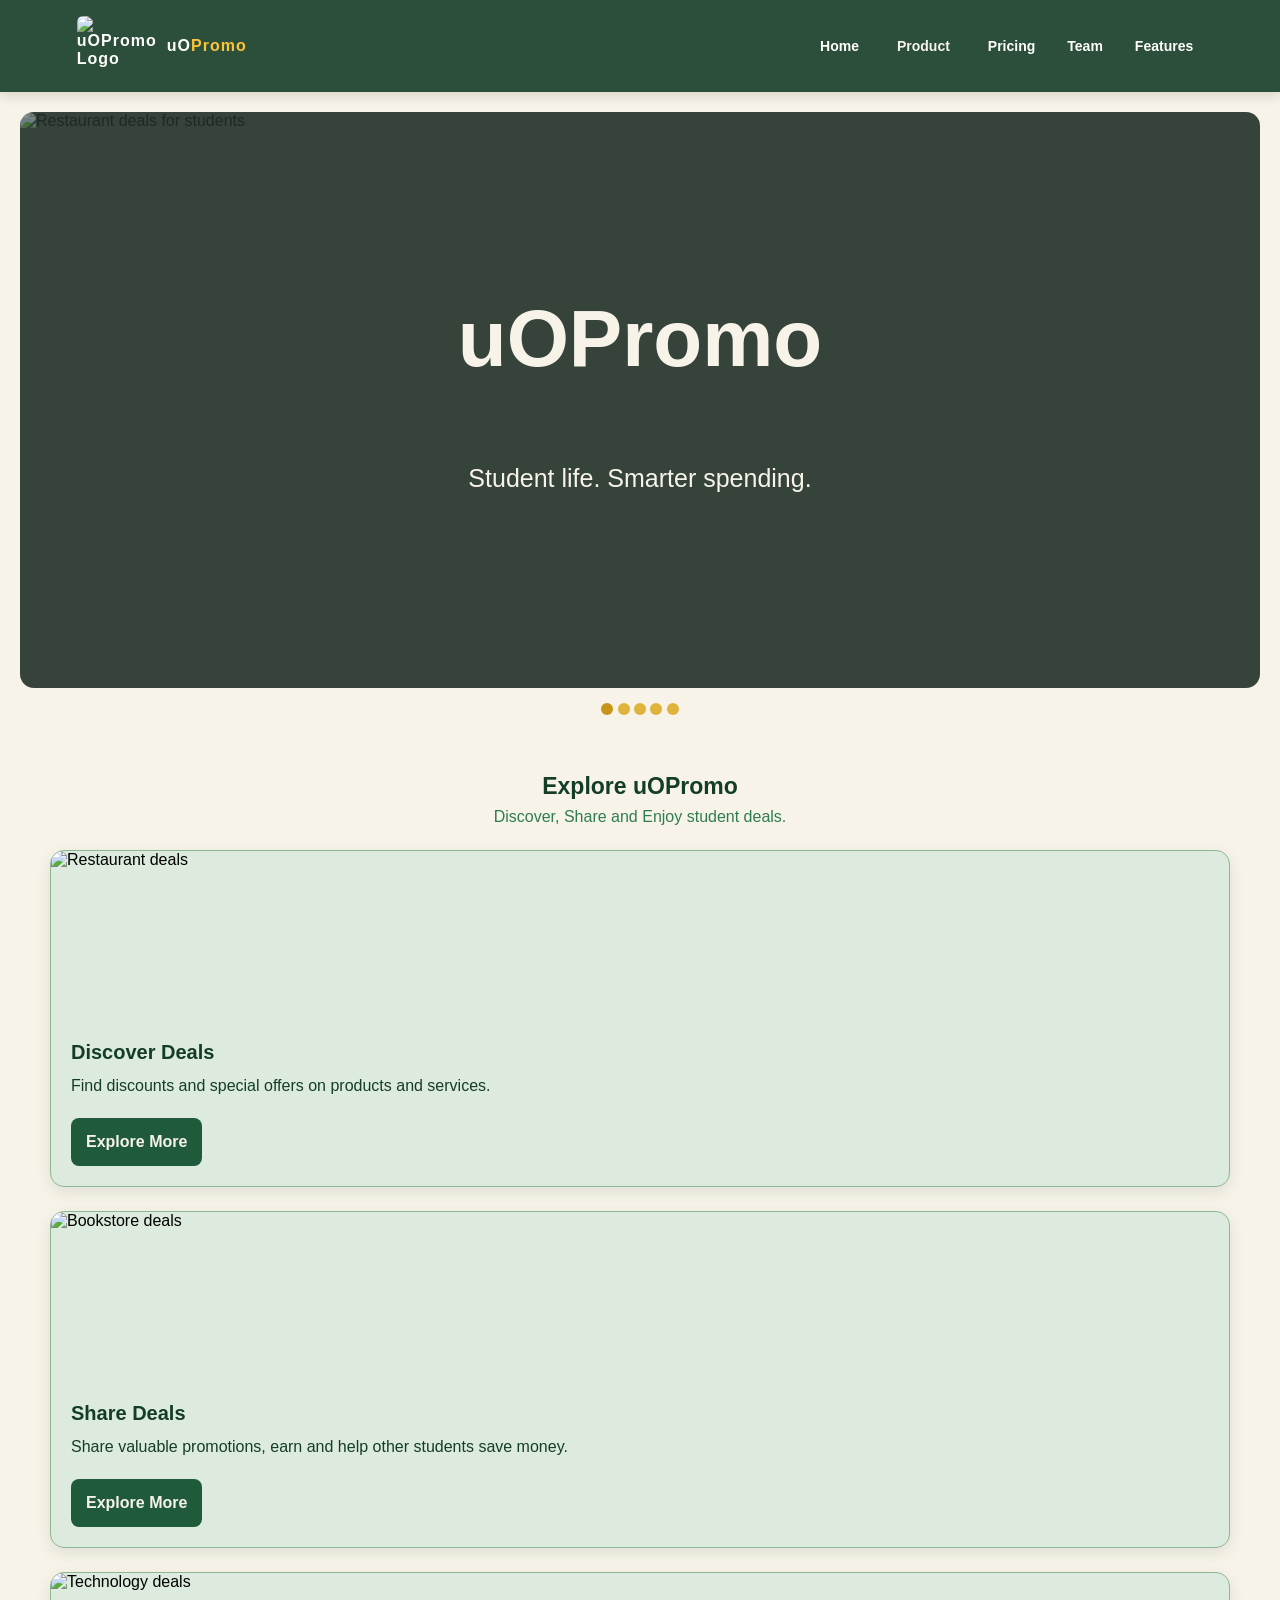
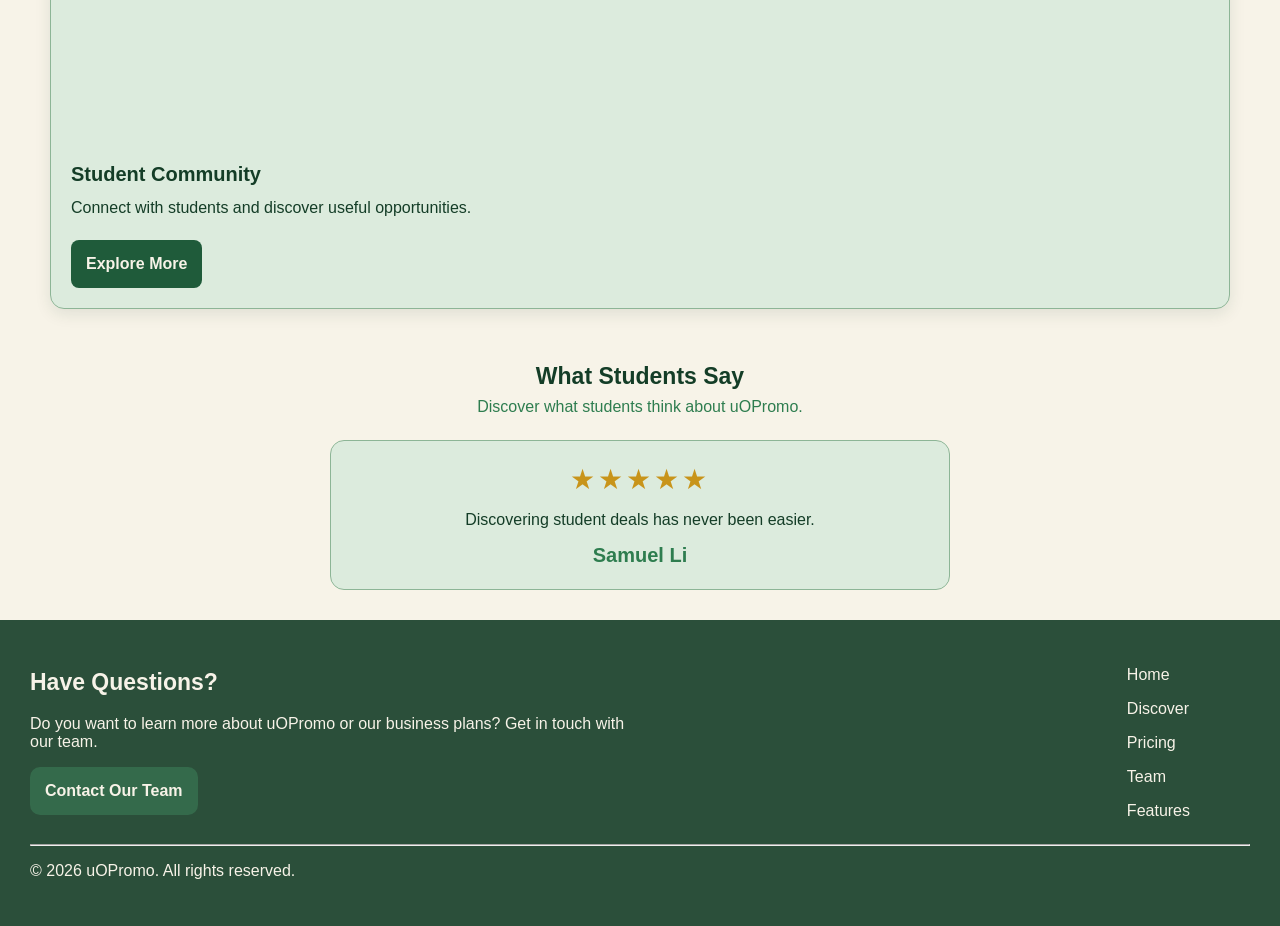
==== commit c7e325d0: "Small changes to index.html" ====
--- a/main/index.html
+++ b/main/index.html
@@ -94,7 +94,7 @@
 
         <div class="section-heading fade-in">
           <h2>Explore uOPromo</h2>
-          <p>Discover, Share and Enjoy student deals</p>
+          <p>Discover, Share and Enjoy student deals.</p>
         </div>
 
         <div class="service-container">
@@ -105,7 +105,7 @@
 
           <div class="card-content">
             <h3> Discover Deals</h3>
-            <p>Find Discounts and special offers on products and services</p>
+            <p>Find discounts and special offers on products and services.</p>
             <a href="discover.html" class="explore-btn">Explore More</a>
           </div>
         </article>
--- a/main/style.css
+++ b/main/style.css
@@ -66,6 +66,7 @@
     translate: 0;
   }
 }
+/* Fade in when page loads */
 @keyframes pageLoadFade{
   from{
     opacity: 0;
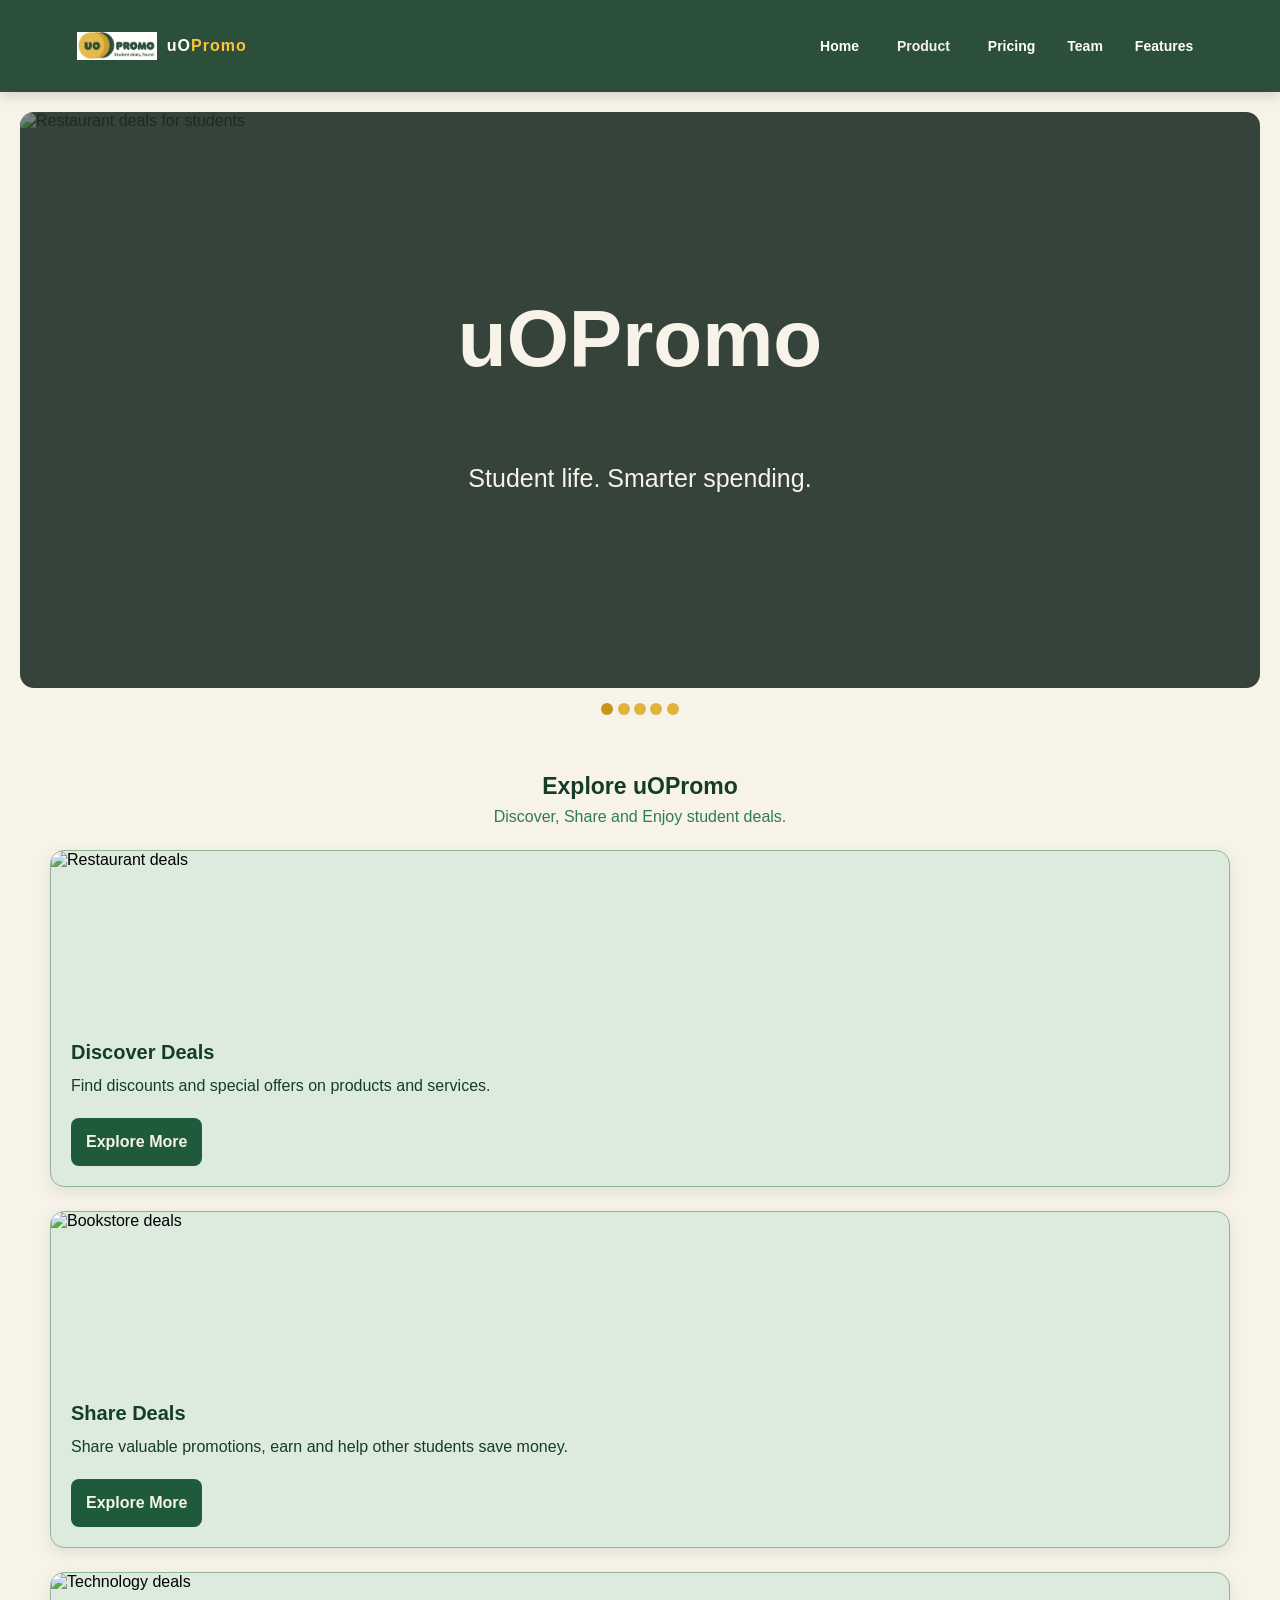
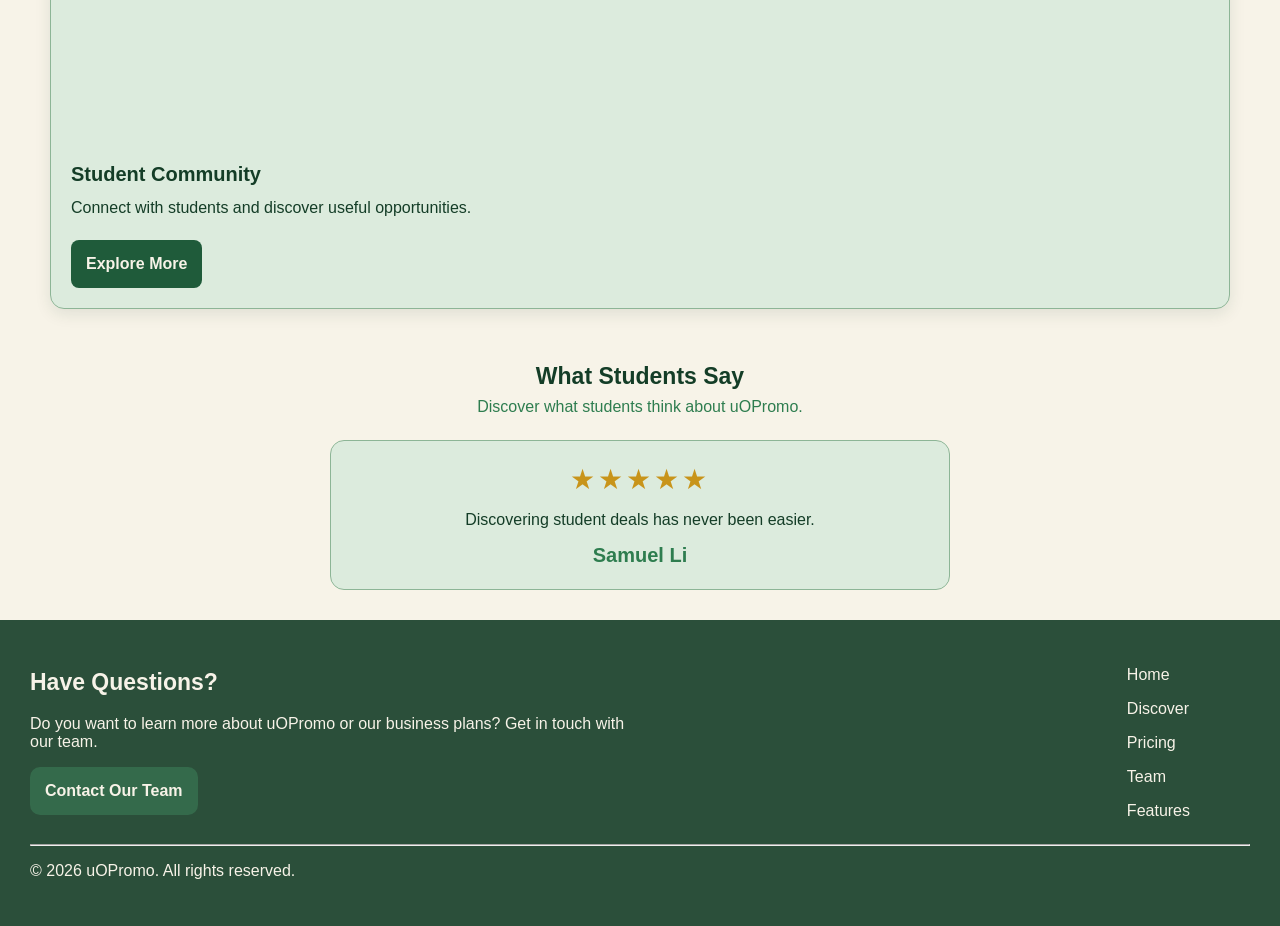
==== commit 48fed232: "Fix icon display" ====
--- a/main/index.html
+++ b/main/index.html
@@ -5,7 +5,7 @@
   <meta name="viewport" content="width=device-width, initial-scale=1.0">
   <meta name="description" content="">
   <title>Home | uOPromo</title>
-  <link rel="icon" type="image/png" href="assets/Icons/coin_icon.png">
+  <link rel="icon" type="image/png" href="assets/Icon/coin_icon.png">
   <link rel="stylesheet" href="style.css">
 </head>
 <body>
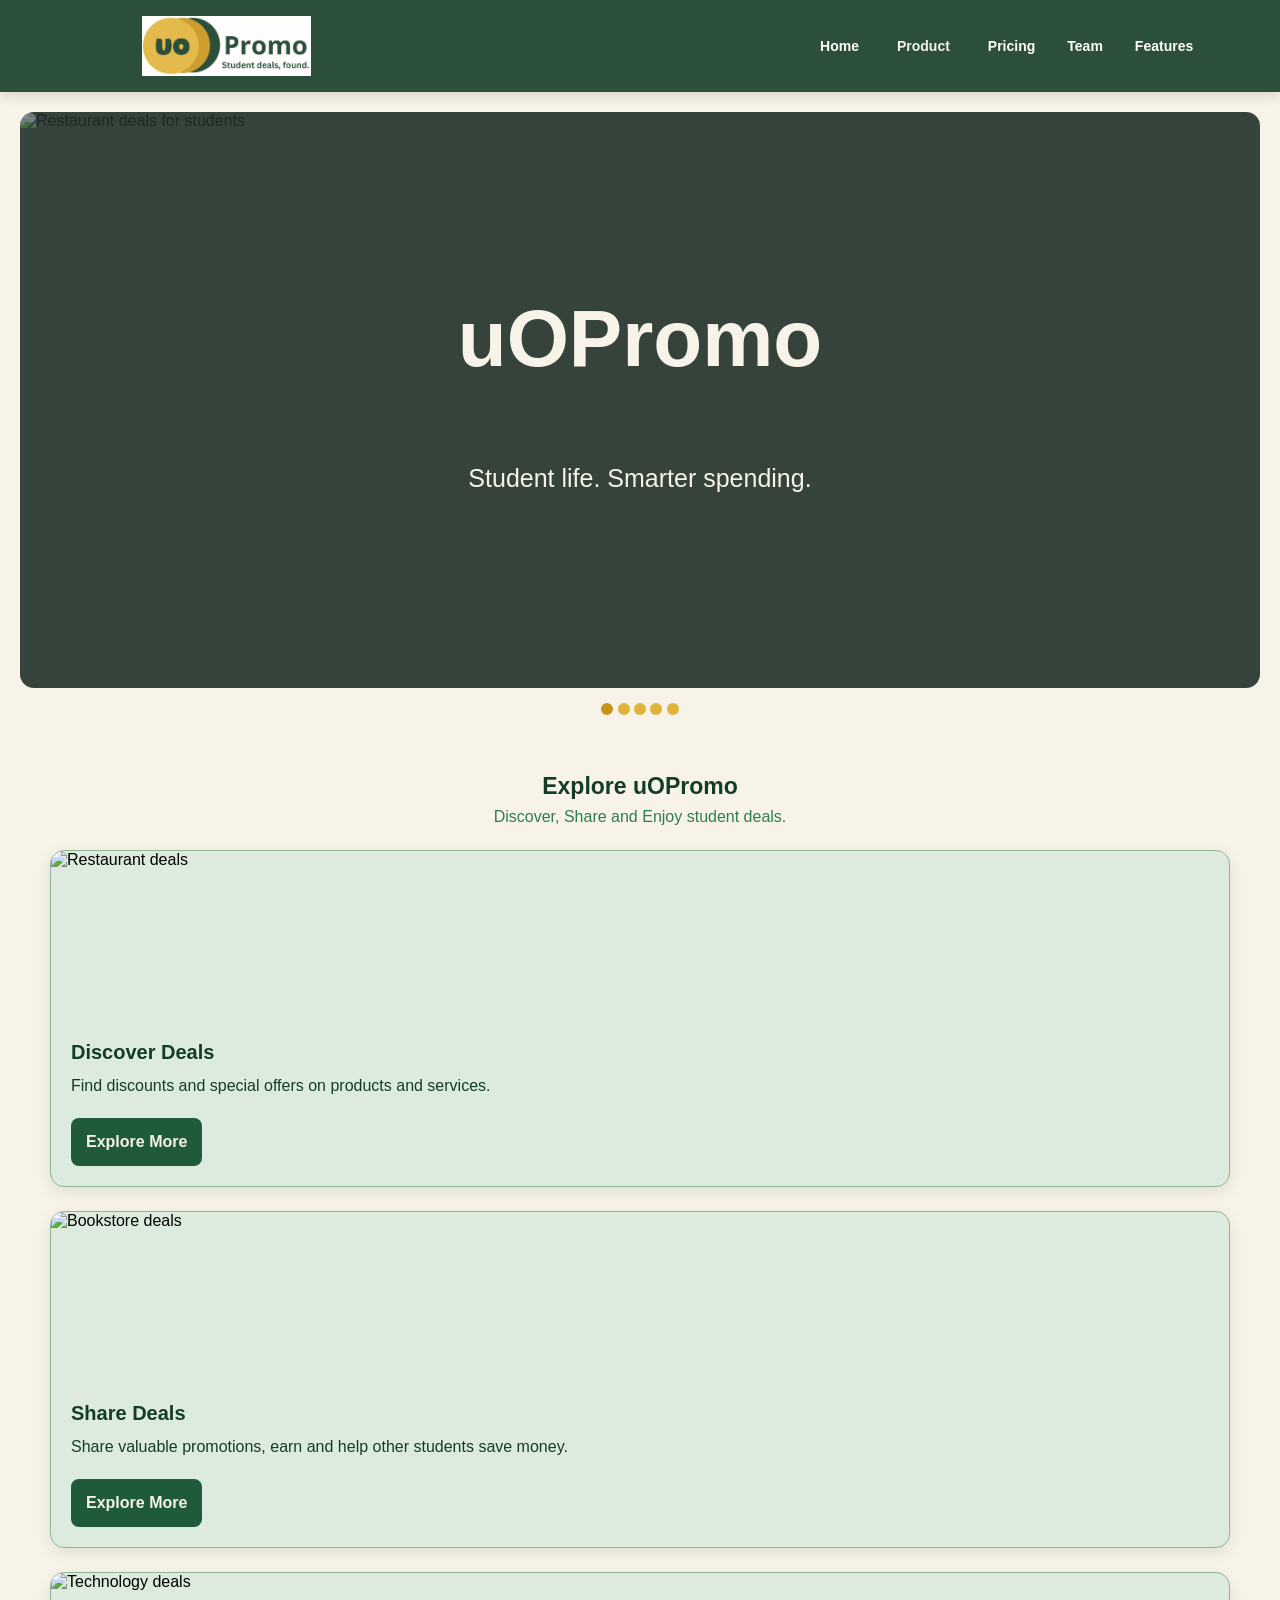
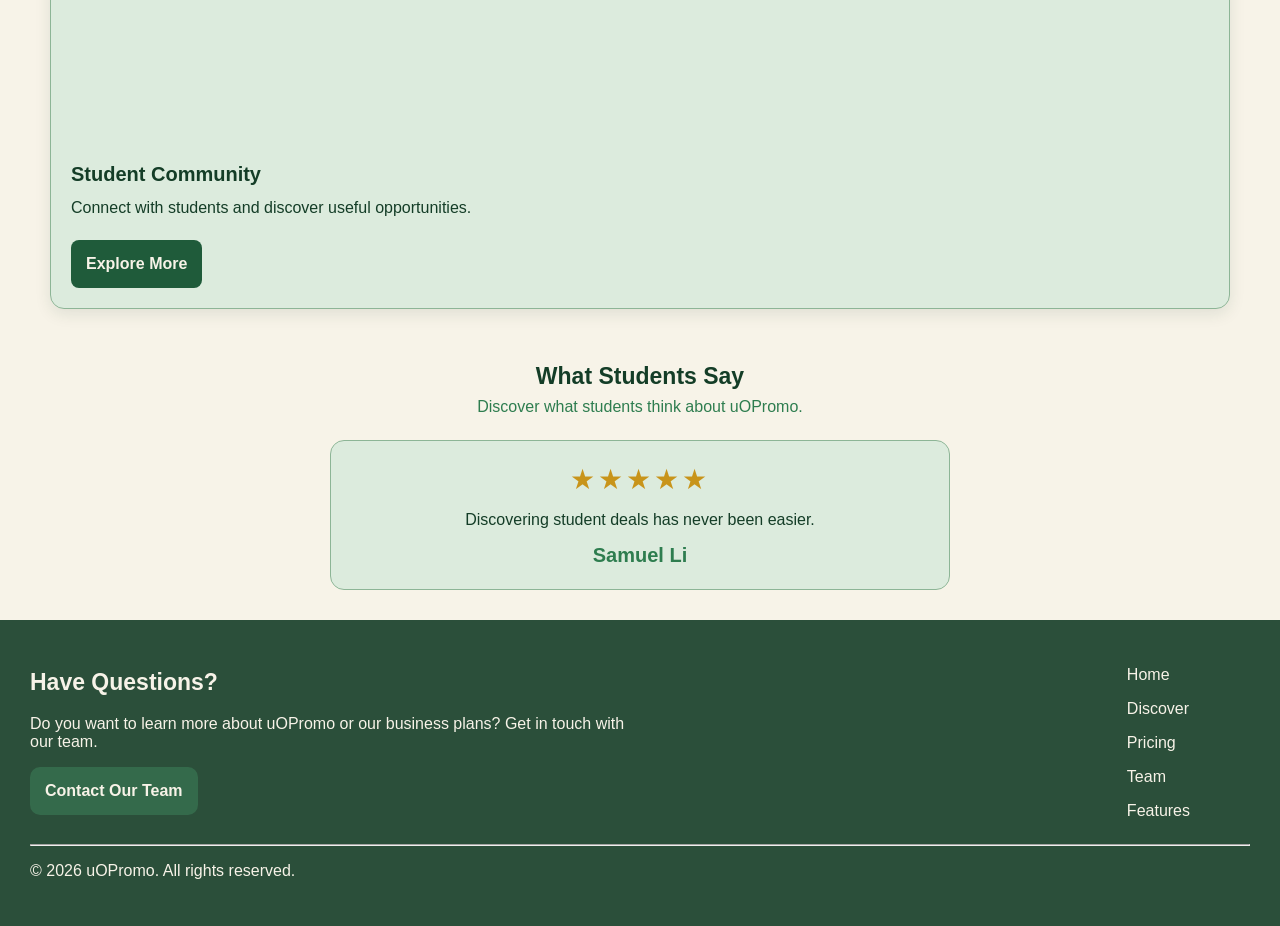
==== commit 00e858b4: "Fix logo" ====
--- a/main/index.html
+++ b/main/index.html
@@ -9,10 +9,9 @@
   <link rel="stylesheet" href="style.css">
 </head>
 <body>
-    <header class="fade-in">
+    <header>
       <a class="brand" href="index.html" aria-label="uOPromo home">
       <img src="assets/Logo/uopromo_logo_coin_hero.png" alt="uOPromo Logo" class="brand-logo">
-      <span>uO<span class="brand-accent">Promo</span></span>
       </a>
       <nav aria-label="Main navigation bar">
         <a href="index.html">Home</a>
--- a/main/style.css
+++ b/main/style.css
@@ -146,7 +146,7 @@
 }
 
 .brand-logo{
-  width: 80px;
+  width: 300px;
   height: 60px;
   object-fit: contain;
   transition: transform 0.3s ease;
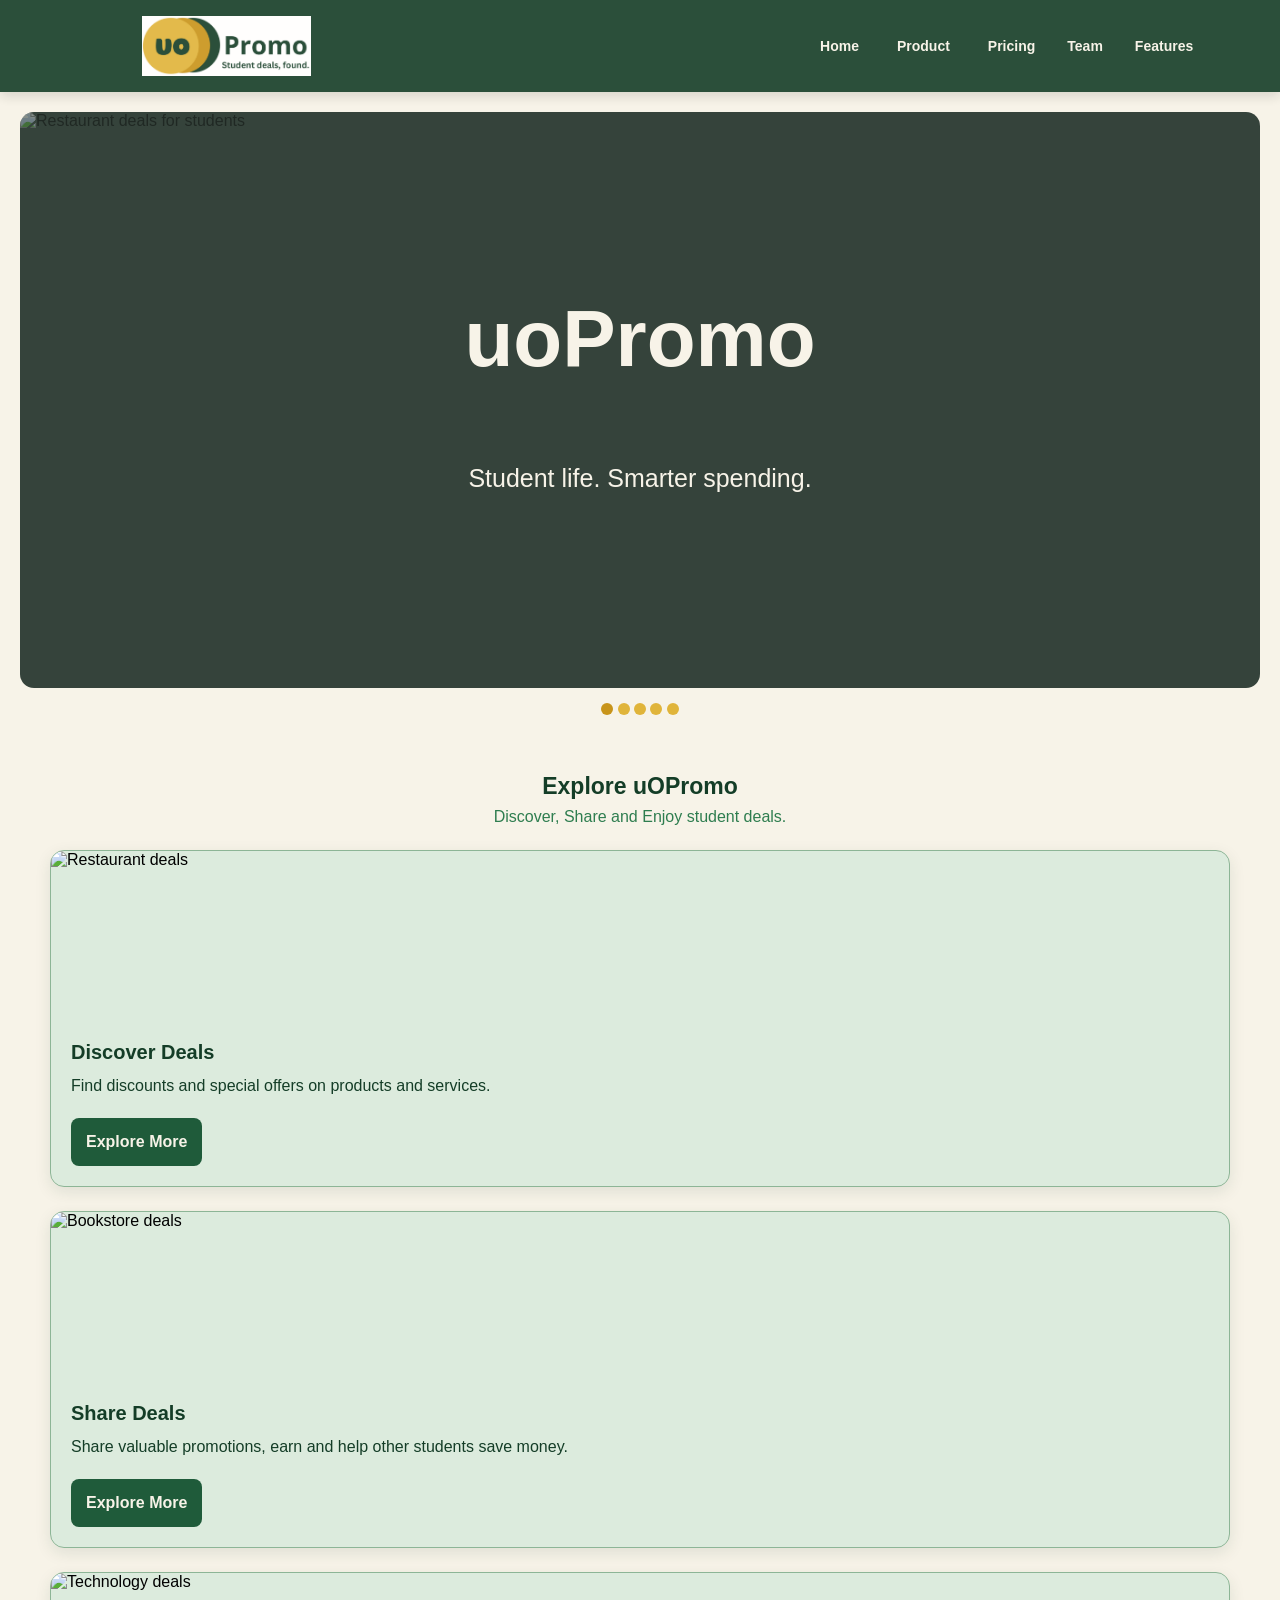
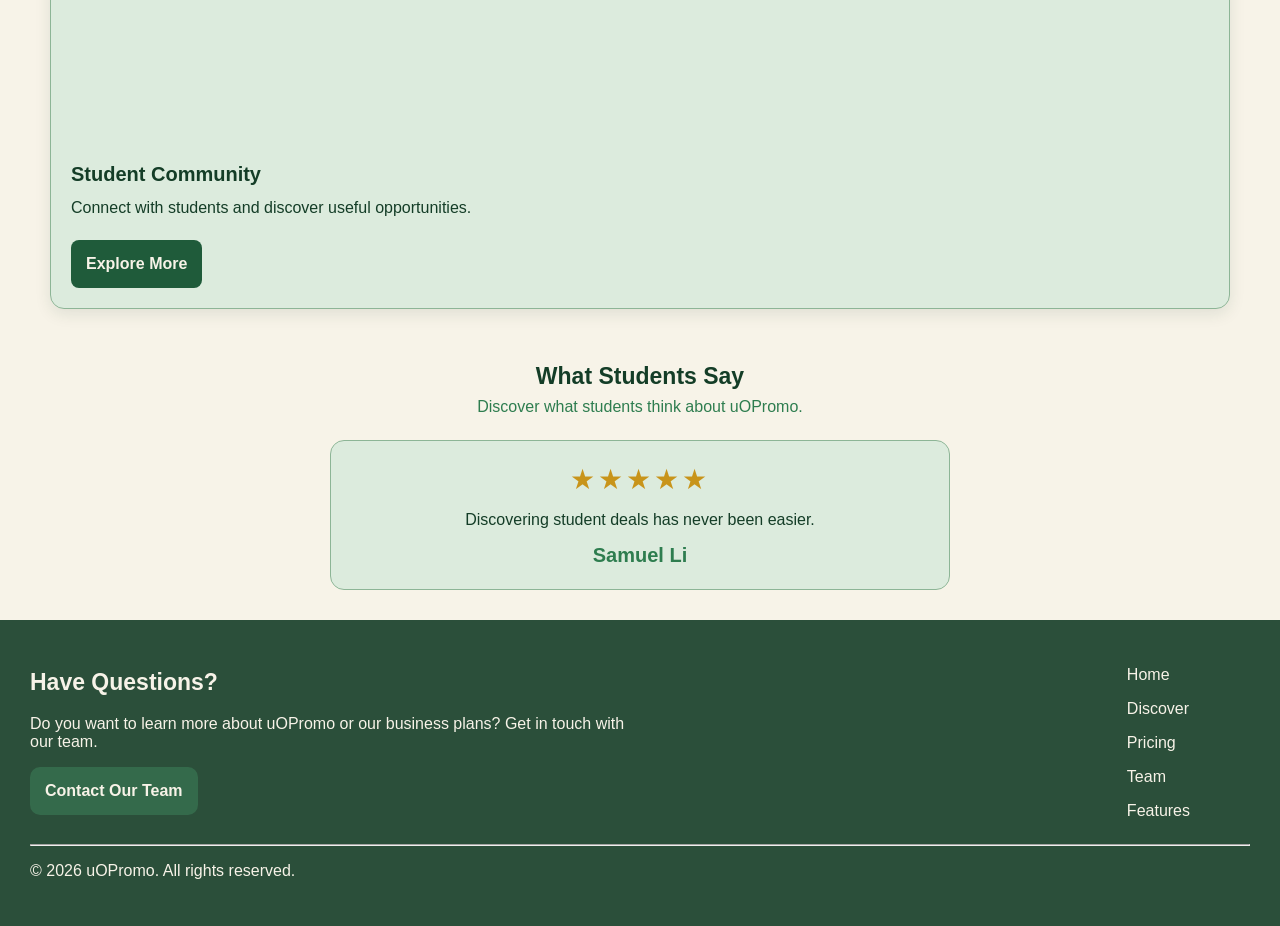
==== commit f3f2cc20: "Update README, consistency in style.css" ====
--- a/main/index.html
+++ b/main/index.html
@@ -11,7 +11,7 @@
 <body>
     <header>
       <a class="brand" href="index.html" aria-label="uOPromo home">
-      <img src="assets/Logo/uopromo_logo_coin_hero.png" alt="uOPromo Logo" class="brand-logo">
+        <img src="assets/Logo/uopromo_logo_coin_hero.png" alt="uOPromo Logo" class="brand-logo">
       </a>
       <nav aria-label="Main navigation bar">
         <a href="index.html">Home</a>
@@ -40,7 +40,7 @@
     <img src="assets/Images/restaurant.jpg" alt="Restaurant deals for students" style="width:100%; opacity: 40%;">
     <!-- Text on carousel -->
     <div class="hero-content">
-      <h1 style="font-size: 80px;">uOPromo</h1>
+      <h1 style="font-size: 80px;">uoPromo</h1>
       <p style="font-size: 25px;">Student life. Smarter spending.</p>
     </div>
   </div>
--- a/main/style.css
+++ b/main/style.css
@@ -142,7 +142,7 @@
   font-size: 27px;
   font-weight: 800;
   letter-spacing: 1px;
-  color: #ffffff;
+  color: #F7F3E8;
 }
 
 .brand-logo{
@@ -168,7 +168,7 @@
 }
 
 header nav a{
-  color:#ffffff;
+  color:#F7F3E8;
   text-decoration: none;
   text-align: center;
   font-size:16px;
@@ -213,7 +213,7 @@
 }
 .dropdown-content a{
   float: none;
-  color: #ffffff;
+  color: #F7F3E8;
   padding: 12px 16px;
   text-decoration: none;
   display: block;
